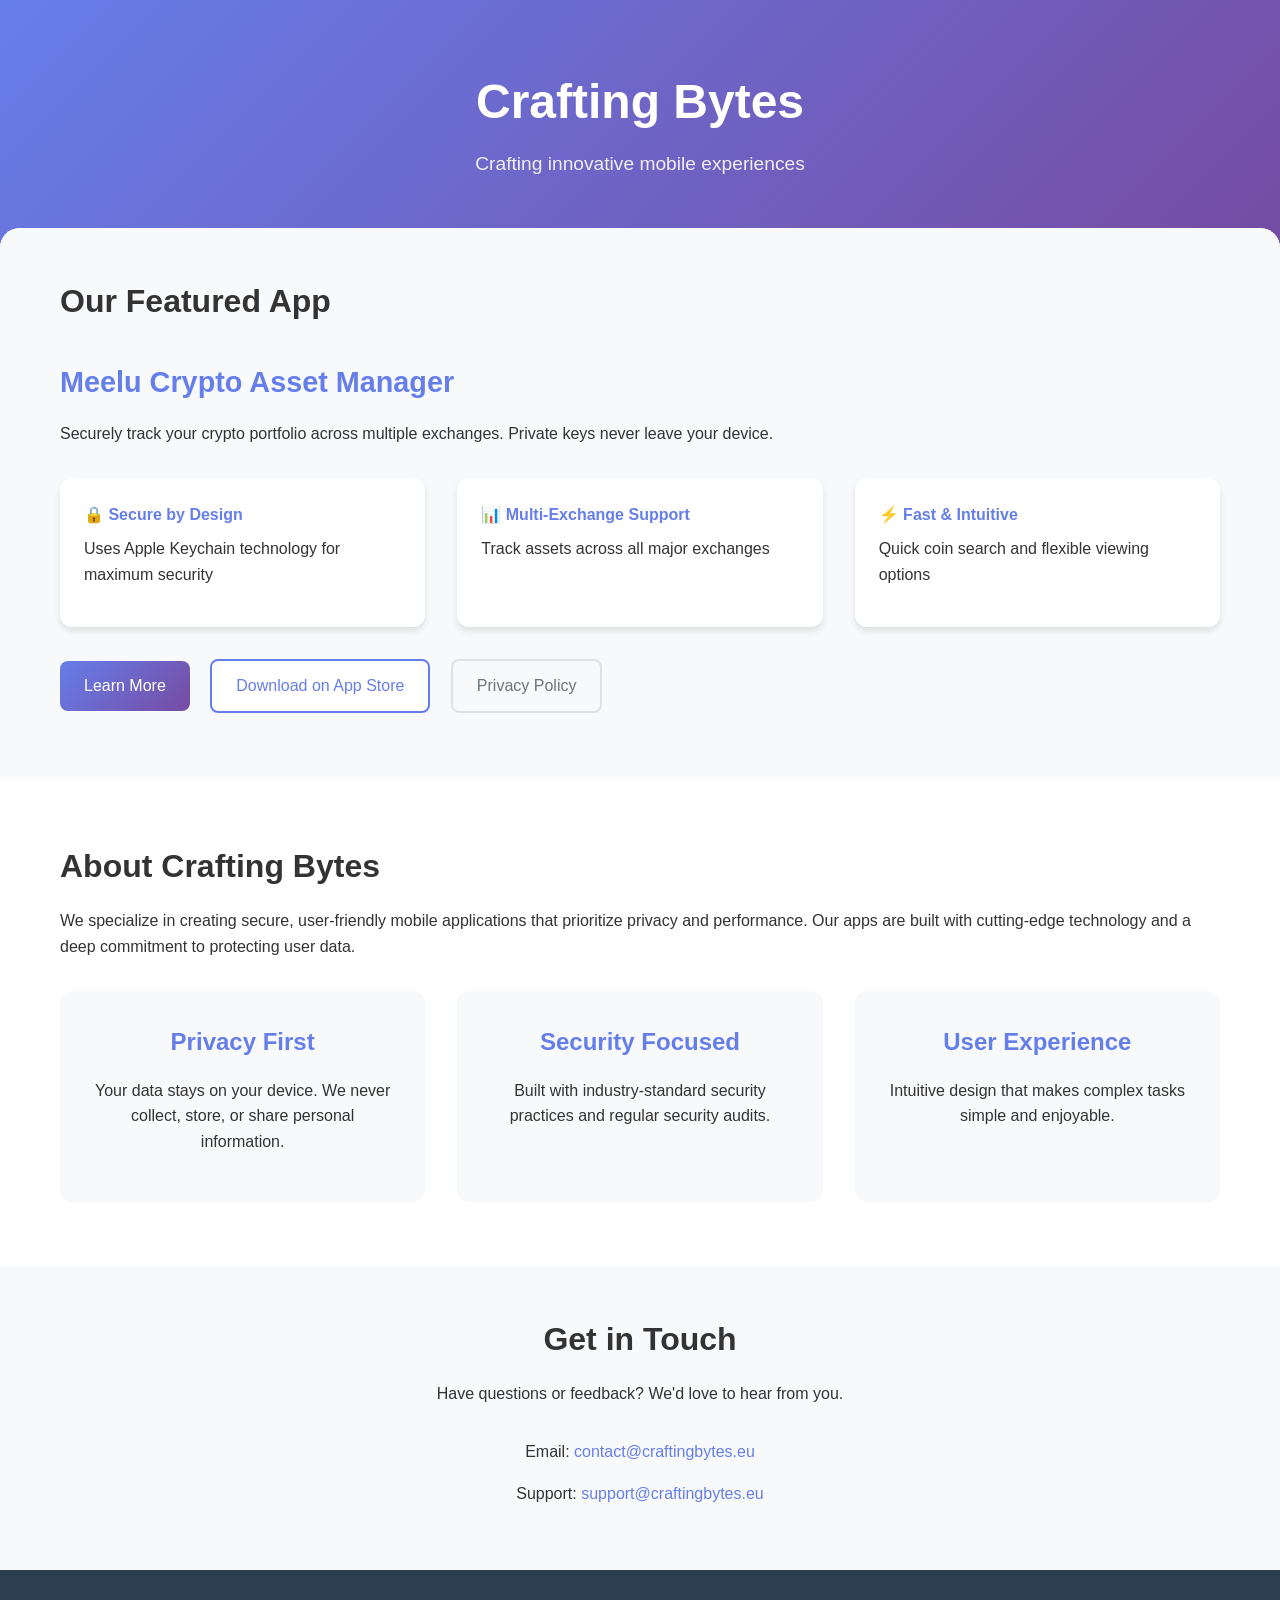
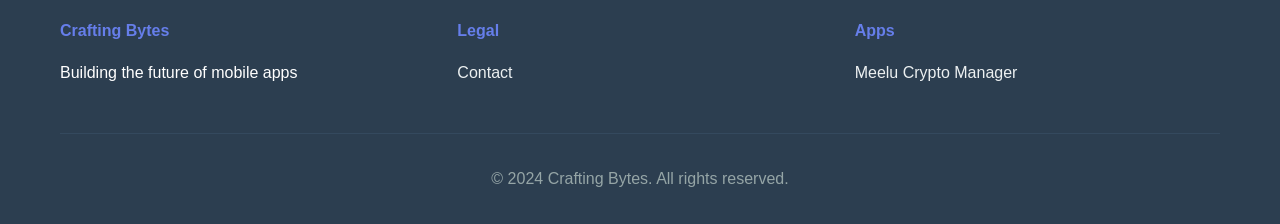
==== index.html @ 8bf9f135 "Launch page" ====
<!DOCTYPE html>
<html lang="en">
<head>
    <meta charset="UTF-8">
    <meta name="viewport" content="width=device-width, initial-scale=1.0">
    <title>Crafting Bytes - Mobile App Development</title>
    <meta name="description" content="Crafting Bytes develops innovative mobile applications with a focus on security and user experience.">
    <meta name="keywords" content="mobile apps, iOS, Android, app development, secure apps">
    <meta name="author" content="Crafting Bytes">
    <link rel="stylesheet" href="styles.css">
</head>
<body>
    <header class="hero">
        <div class="container">
            <h1 class="logo">Crafting Bytes</h1>
            <p class="tagline">Crafting innovative mobile experiences</p>
        </div>
    </header>

    <main>
        <section class="featured-app">
            <div class="container">
                <h2>Our Featured App</h2>
                <div class="app-showcase">
                    <div class="app-info">
                        <h3>Meelu Crypto Asset Manager</h3>
                        <p>Securely track your crypto portfolio across multiple exchanges. Private keys never leave your device.</p>
                        <div class="app-features">
                            <div class="feature">
                                <h4>🔒 Secure by Design</h4>
                                <p>Uses Apple Keychain technology for maximum security</p>
                            </div>
                            <div class="feature">
                                <h4>📊 Multi-Exchange Support</h4>
                                <p>Track assets across all major exchanges</p>
                            </div>
                            <div class="feature">
                                <h4>⚡ Fast & Intuitive</h4>
                                <p>Quick coin search and flexible viewing options</p>
                            </div>
                        </div>
                        <div class="app-links">
                            <a href="https://meeluapp.com/" class="btn btn-primary" target="_blank">Learn More</a>
                            <a href="https://apps.apple.com/app/meelu-crypto-asset-manager/id6463697284" class="btn btn-secondary" target="_blank">Download on App Store</a>
                            <a href="privacy-policy.html" class="btn btn-privacy">Privacy Policy</a>
                        </div>
                    </div>
                </div>
            </div>
        </section>

        <section class="about">
            <div class="container">
                <h2>About Crafting Bytes</h2>
                <p>We specialize in creating secure, user-friendly mobile applications that prioritize privacy and performance. Our apps are built with cutting-edge technology and a deep commitment to protecting user data.</p>
                
                <div class="principles">
                    <div class="principle">
                        <h3>Privacy First</h3>
                        <p>Your data stays on your device. We never collect, store, or share personal information.</p>
                    </div>
                    <div class="principle">
                        <h3>Security Focused</h3>
                        <p>Built with industry-standard security practices and regular security audits.</p>
                    </div>
                    <div class="principle">
                        <h3>User Experience</h3>
                        <p>Intuitive design that makes complex tasks simple and enjoyable.</p>
                    </div>
                </div>
            </div>
        </section>

        <section class="contact">
            <div class="container">
                <h2>Get in Touch</h2>
                <p>Have questions or feedback? We'd love to hear from you.</p>
                <div class="contact-info">
                    <p>Email: <a href="mailto:contact@craftingbytes.eu">contact@craftingbytes.eu</a></p>
                    <p>Support: <a href="mailto:support@craftingbytes.eu">support@craftingbytes.eu</a></p>
                </div>
            </div>
        </section>
    </main>

    <footer>
        <div class="container">
            <div class="footer-content">
                <div class="footer-section">
                    <h4>Crafting Bytes</h4>
                    <p>Building the future of mobile apps</p>
                </div>
                <div class="footer-section">
                    <h4>Legal</h4>
                    <ul>
                        <li><a href="mailto:contact@craftingbytes.eu">Contact</a></li>
                    </ul>
                </div>
                <div class="footer-section">
                    <h4>Apps</h4>
                    <ul>
                        <li><a href="https://meeluapp.com/" target="_blank">Meelu Crypto Manager</a></li>
                    </ul>
                </div>
            </div>
            <div class="footer-bottom">
                <p>&copy; 2024 Crafting Bytes. All rights reserved.</p>
            </div>
        </div>
    </footer>
</body>
</html>
---- styles.css ----
/* Reset and Base Styles */
* {
    margin: 0;
    padding: 0;
    box-sizing: border-box;
}

body {
    font-family: -apple-system, BlinkMacSystemFont, 'Segoe UI', Roboto, sans-serif;
    line-height: 1.6;
    color: #333;
    background: linear-gradient(135deg, #667eea 0%, #764ba2 100%);
    min-height: 100vh;
}

.container {
    max-width: 1200px;
    margin: 0 auto;
    padding: 0 20px;
}

/* Typography */
h1, h2, h3, h4 {
    margin-bottom: 1rem;
    font-weight: 600;
}

h1 {
    font-size: 2.5rem;
}

h2 {
    font-size: 2rem;
}

h3 {
    font-size: 1.5rem;
}

p {
    margin-bottom: 1rem;
}

/* Header */
.hero {
    background: linear-gradient(135deg, #667eea 0%, #764ba2 100%);
    color: white;
    padding: 4rem 0;
    text-align: center;
}

.logo {
    font-size: 3rem;
    font-weight: 700;
    margin-bottom: 0.5rem;
}

.tagline {
    font-size: 1.2rem;
    opacity: 0.9;
}

/* Main Content */
main {
    background: white;
    margin-top: -2rem;
    border-radius: 20px 20px 0 0;
    position: relative;
    z-index: 1;
}

section {
    padding: 3rem 0;
}

.featured-app {
    background: #f8f9fa;
    border-radius: 20px 20px 0 0;
}

.app-showcase {
    margin-top: 2rem;
}

.app-info h3 {
    color: #667eea;
    font-size: 1.8rem;
    margin-bottom: 1rem;
}

.app-features {
    display: grid;
    grid-template-columns: repeat(auto-fit, minmax(300px, 1fr));
    gap: 2rem;
    margin: 2rem 0;
}

.feature {
    background: white;
    padding: 1.5rem;
    border-radius: 12px;
    box-shadow: 0 4px 6px rgba(0, 0, 0, 0.1);
}

.feature h4 {
    color: #667eea;
    margin-bottom: 0.5rem;
}

/* Buttons */
.btn {
    display: inline-block;
    padding: 12px 24px;
    border-radius: 8px;
    text-decoration: none;
    font-weight: 500;
    transition: all 0.3s ease;
    margin-right: 1rem;
    margin-bottom: 1rem;
}

.btn-primary {
    background: linear-gradient(135deg, #667eea 0%, #764ba2 100%);
    color: white;
}

.btn-primary:hover {
    transform: translateY(-2px);
    box-shadow: 0 8px 20px rgba(102, 126, 234, 0.3);
}

.btn-secondary {
    background: white;
    color: #667eea;
    border: 2px solid #667eea;
}

.btn-secondary:hover {
    background: #667eea;
    color: white;
    transform: translateY(-2px);
}

.btn-privacy {
    background: #f8f9fa;
    color: #6c757d;
    border: 2px solid #dee2e6;
}

.btn-privacy:hover {
    background: #e9ecef;
    color: #495057;
    transform: translateY(-2px);
}

.app-links {
    margin-top: 2rem;
}

/* About Section */
.about {
    padding: 4rem 0;
}

.principles {
    display: grid;
    grid-template-columns: repeat(auto-fit, minmax(300px, 1fr));
    gap: 2rem;
    margin-top: 2rem;
}

.principle {
    background: #f8f9fa;
    padding: 2rem;
    border-radius: 12px;
    text-align: center;
}

.principle h3 {
    color: #667eea;
    margin-bottom: 1rem;
}

/* Contact Section */
.contact {
    background: #f8f9fa;
    text-align: center;
}

.contact-info {
    margin-top: 2rem;
}

.contact-info a {
    color: #667eea;
    text-decoration: none;
    font-weight: 500;
}

.contact-info a:hover {
    text-decoration: underline;
}

/* Footer */
footer {
    background: #2c3e50;
    color: white;
    padding: 3rem 0 1rem;
}

.footer-content {
    display: grid;
    grid-template-columns: repeat(auto-fit, minmax(250px, 1fr));
    gap: 2rem;
    margin-bottom: 2rem;
}

.footer-section h4 {
    color: #667eea;
    margin-bottom: 1rem;
}

.footer-section ul {
    list-style: none;
}

.footer-section li {
    margin-bottom: 0.5rem;
}

.footer-section a {
    color: #ecf0f1;
    text-decoration: none;
    transition: color 0.3s ease;
}

.footer-section a:hover {
    color: #667eea;
}

.footer-bottom {
    text-align: center;
    padding-top: 2rem;
    border-top: 1px solid #34495e;
    color: #95a5a6;
}

/* Responsive Design */
@media (max-width: 768px) {
    .hero {
        padding: 2rem 0;
    }
    
    .logo {
        font-size: 2rem;
    }
    
    .tagline {
        font-size: 1rem;
    }
    
    .container {
        padding: 0 15px;
    }
    
    section {
        padding: 2rem 0;
    }
    
    .app-features {
        grid-template-columns: 1fr;
        gap: 1rem;
    }
    
    .principles {
        grid-template-columns: 1fr;
    }
    
    .footer-content {
        grid-template-columns: 1fr;
        text-align: center;
    }
    
    .btn {
        display: block;
        margin: 0.5rem 0;
        text-align: center;
    }
}

@media (max-width: 480px) {
    .hero {
        padding: 1.5rem 0;
    }
    
    .logo {
        font-size: 1.8rem;
    }
    
    h2 {
        font-size: 1.5rem;
    }
    
    .feature {
        padding: 1rem;
    }
    
    .principle {
        padding: 1.5rem;
    }
}
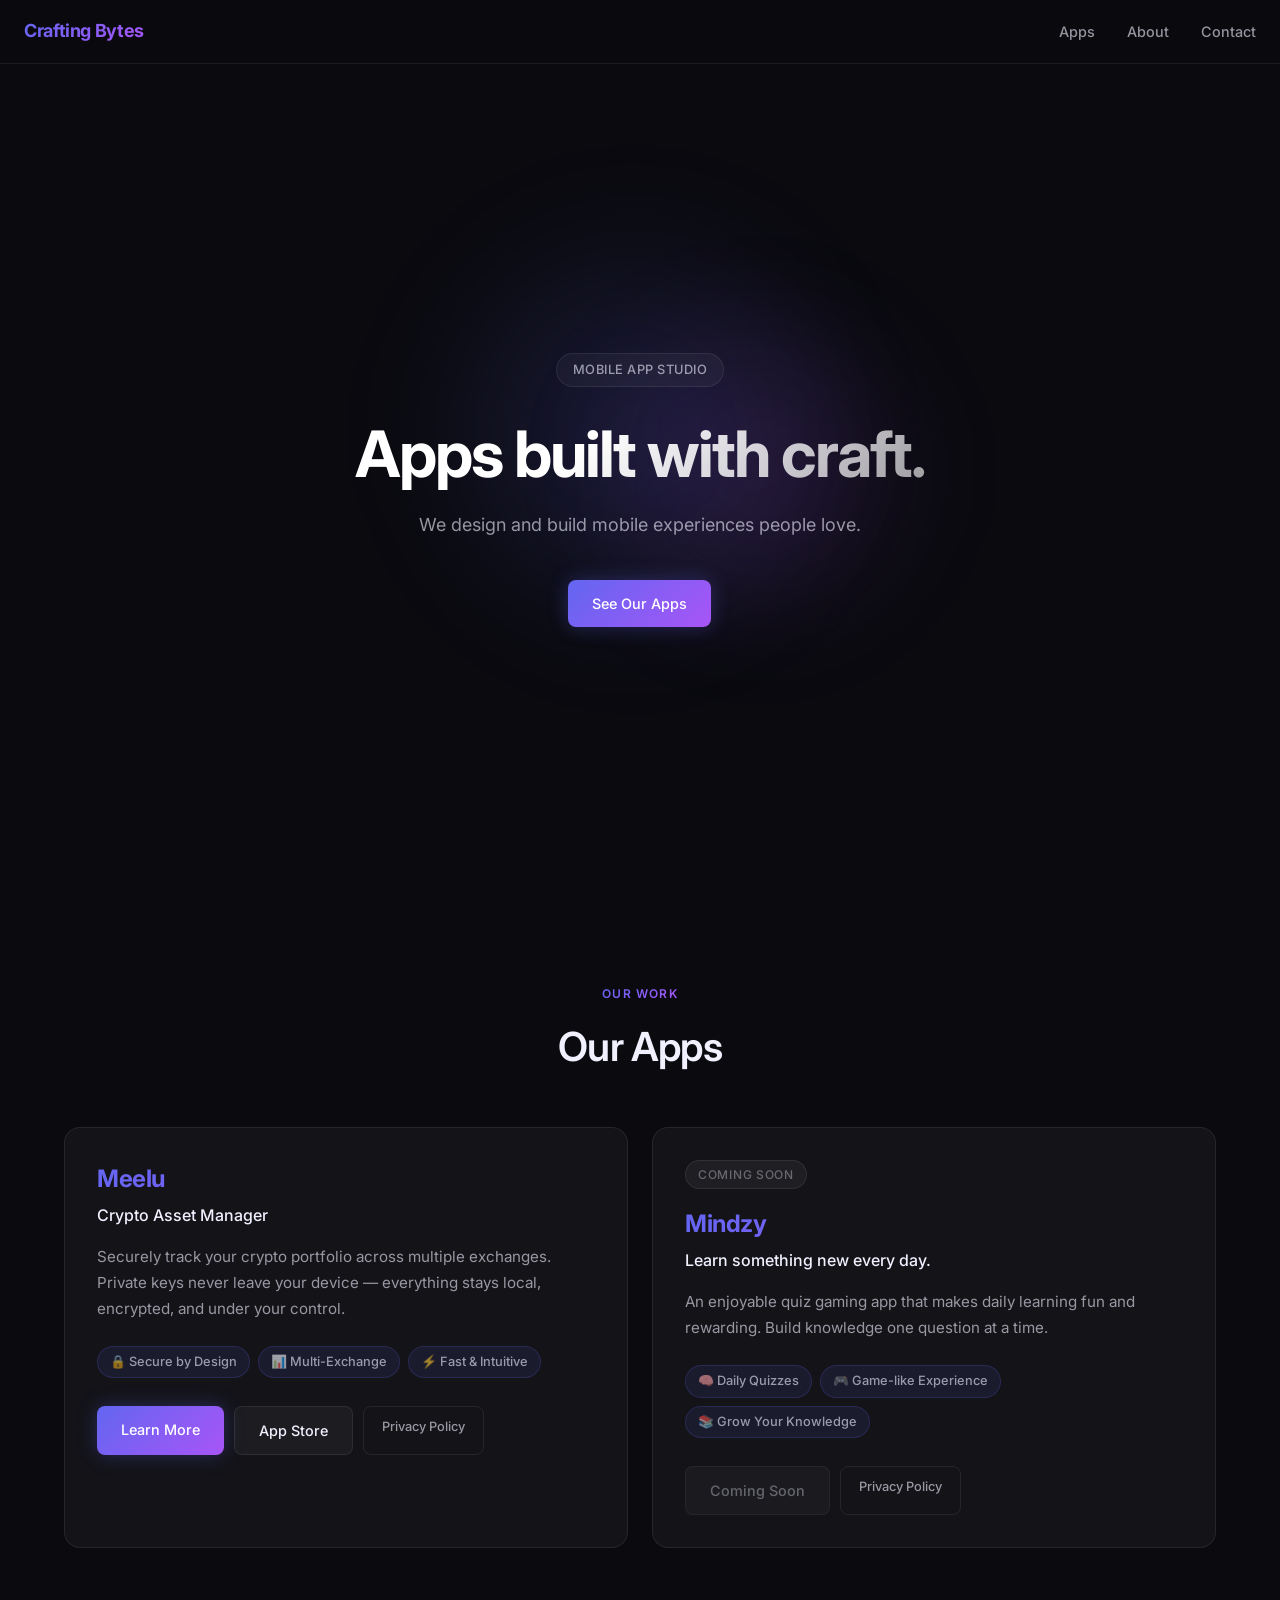
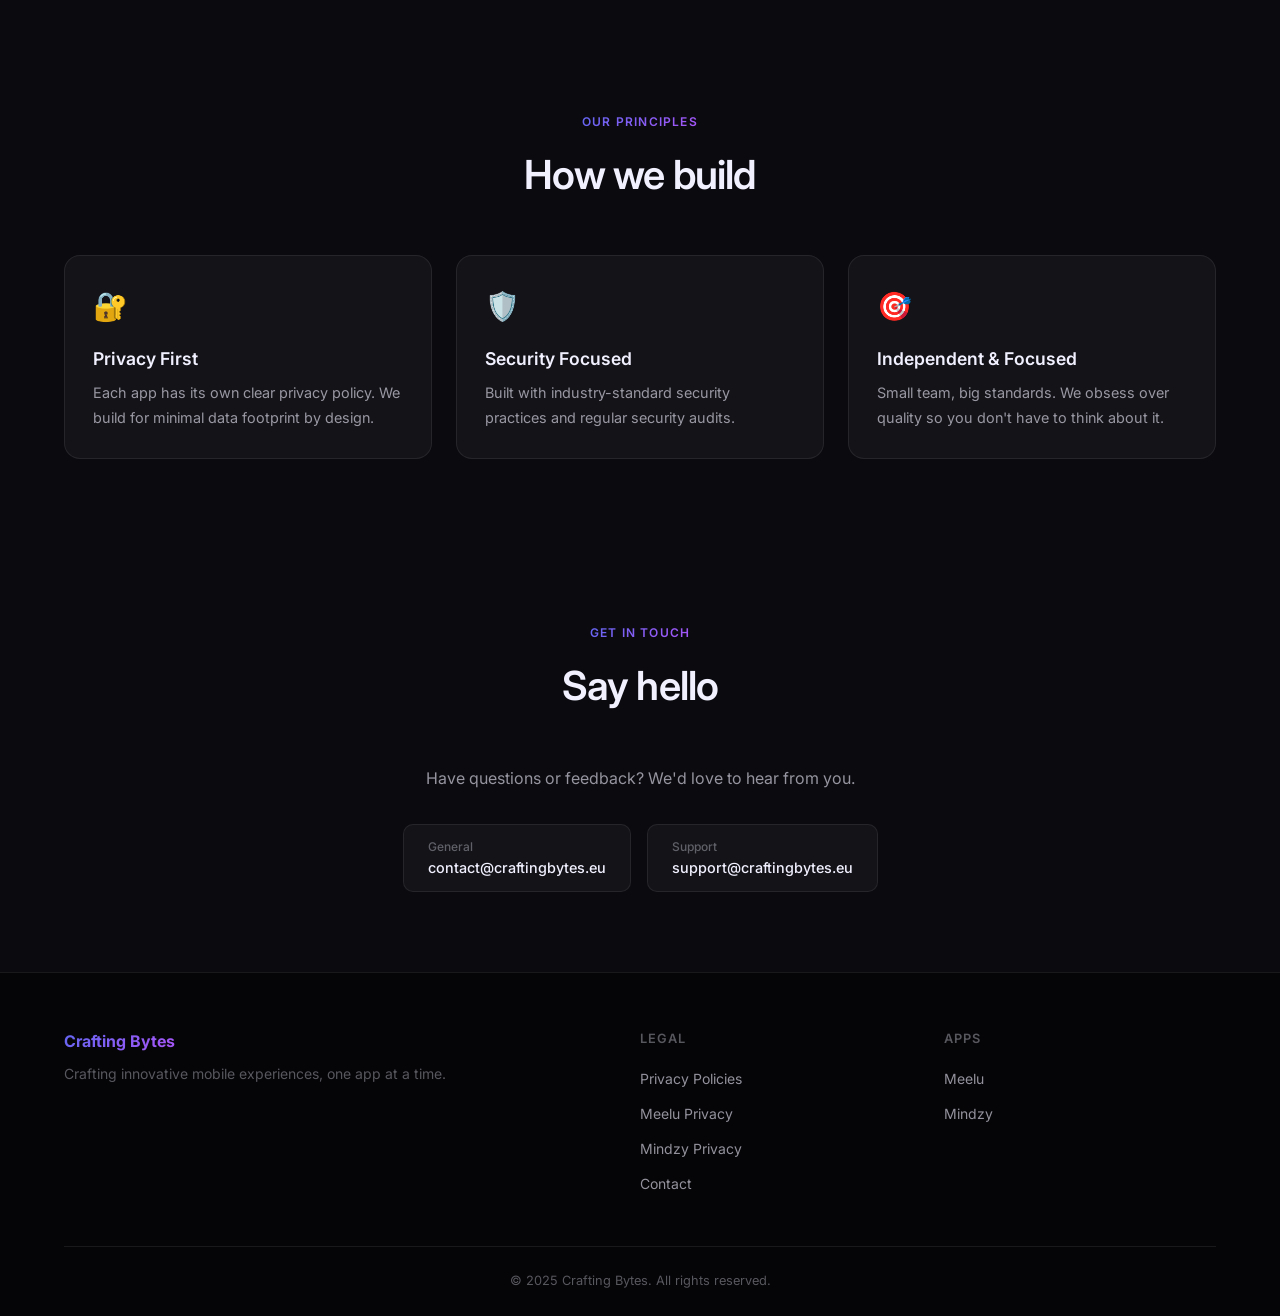
==== commit bf9189e3: "Update Web frontend" ====
--- a/index.html
+++ b/index.html
@@ -3,110 +3,167 @@
 <head>
     <meta charset="UTF-8">
     <meta name="viewport" content="width=device-width, initial-scale=1.0">
-    <title>Crafting Bytes - Mobile App Development</title>
-    <meta name="description" content="Crafting Bytes develops innovative mobile applications with a focus on security and user experience.">
-    <meta name="keywords" content="mobile apps, iOS, Android, app development, secure apps">
+    <title>Crafting Bytes — Apps built with craft.</title>
+    <meta name="description" content="Crafting Bytes designs and builds mobile experiences people love. Privacy-first, security-focused, independently made.">
+    <meta name="keywords" content="mobile apps, iOS, app development, secure apps, indie developer">
     <meta name="author" content="Crafting Bytes">
     <link rel="stylesheet" href="styles.css">
 </head>
 <body>
-    <header class="hero">
+
+    <!-- Navigation -->
+    <nav class="nav">
+        <a href="#" class="nav-logo">Crafting Bytes</a>
+        <ul class="nav-links">
+            <li><a href="#apps">Apps</a></li>
+            <li><a href="#about">About</a></li>
+            <li><a href="#contact">Contact</a></li>
+        </ul>
+    </nav>
+
+    <!-- Hero -->
+    <section class="hero">
+        <div class="hero-content">
+            <div class="hero-badge">Mobile App Studio</div>
+            <h1>Apps built with craft.</h1>
+            <p class="hero-sub">We design and build mobile experiences people love.</p>
+            <a href="#apps" class="btn btn-primary">See Our Apps</a>
+        </div>
+    </section>
+
+    <!-- Apps -->
+    <section id="apps">
         <div class="container">
-            <h1 class="logo">Crafting Bytes</h1>
-            <p class="tagline">Crafting innovative mobile experiences</p>
-        </div>
-    </header>
+            <div class="section-header">
+                <div class="section-label">Our Work</div>
+                <h2 class="section-title">Our Apps</h2>
+            </div>
+            <div class="apps-grid">
 
-    <main>
-        <section class="featured-app">
-            <div class="container">
-                <h2>Our Featured App</h2>
-                <div class="app-showcase">
-                    <div class="app-info">
-                        <h3>Meelu Crypto Asset Manager</h3>
-                        <p>Securely track your crypto portfolio across multiple exchanges. Private keys never leave your device.</p>
-                        <div class="app-features">
-                            <div class="feature">
-                                <h4>🔒 Secure by Design</h4>
-                                <p>Uses Apple Keychain technology for maximum security</p>
-                            </div>
-                            <div class="feature">
-                                <h4>📊 Multi-Exchange Support</h4>
-                                <p>Track assets across all major exchanges</p>
-                            </div>
-                            <div class="feature">
-                                <h4>⚡ Fast & Intuitive</h4>
-                                <p>Quick coin search and flexible viewing options</p>
-                            </div>
-                        </div>
-                        <div class="app-links">
-                            <a href="https://meeluapp.com/" class="btn btn-primary" target="_blank">Learn More</a>
-                            <a href="https://apps.apple.com/app/meelu-crypto-asset-manager/id6463697284" class="btn btn-secondary" target="_blank">Download on App Store</a>
-                            <a href="privacy-policy.html" class="btn btn-privacy">Privacy Policy</a>
-                        </div>
+                <!-- Meelu -->
+                <div class="app-card">
+                    <div class="app-card-header">
+                        <div class="app-name">Meelu</div>
+                        <div class="app-tagline">Crypto Asset Manager</div>
+                    </div>
+                    <p class="app-description">Securely track your crypto portfolio across multiple exchanges. Private keys never leave your device — everything stays local, encrypted, and under your control.</p>
+                    <div class="app-pills">
+                        <span class="pill">🔒 Secure by Design</span>
+                        <span class="pill">📊 Multi-Exchange</span>
+                        <span class="pill">⚡ Fast & Intuitive</span>
+                    </div>
+                    <div class="app-actions">
+                        <a href="https://meeluapp.com/" class="btn btn-primary" target="_blank" rel="noopener">Learn More</a>
+                        <a href="https://apps.apple.com/us/app/meelu-crypto-asset-manager/id6741737162" class="btn btn-ghost" target="_blank" rel="noopener">App Store</a>
+                        <a href="meelu-privacy.html" class="btn btn-link">Privacy Policy</a>
                     </div>
                 </div>
-            </div>
-        </section>
 
-        <section class="about">
-            <div class="container">
-                <h2>About Crafting Bytes</h2>
-                <p>We specialize in creating secure, user-friendly mobile applications that prioritize privacy and performance. Our apps are built with cutting-edge technology and a deep commitment to protecting user data.</p>
-                
-                <div class="principles">
-                    <div class="principle">
-                        <h3>Privacy First</h3>
-                        <p>Your data stays on your device. We never collect, store, or share personal information.</p>
+                <!-- Mindzy -->
+                <div class="app-card">
+                    <div class="app-card-header">
+                        <div class="coming-soon-badge">Coming Soon</div>
+                        <div class="app-name">Mindzy</div>
+                        <div class="app-tagline">Learn something new every day.</div>
                     </div>
-                    <div class="principle">
-                        <h3>Security Focused</h3>
-                        <p>Built with industry-standard security practices and regular security audits.</p>
+                    <p class="app-description">An enjoyable quiz gaming app that makes daily learning fun and rewarding. Build knowledge one question at a time.</p>
+                    <div class="app-pills">
+                        <span class="pill">🧠 Daily Quizzes</span>
+                        <span class="pill">🎮 Game-like Experience</span>
+                        <span class="pill">📚 Grow Your Knowledge</span>
                     </div>
-                    <div class="principle">
-                        <h3>User Experience</h3>
-                        <p>Intuitive design that makes complex tasks simple and enjoyable.</p>
+                    <div class="app-actions">
+                        <span class="btn btn-muted">Coming Soon</span>
+                        <a href="mindzy-privacy.html" class="btn btn-link">Privacy Policy</a>
                     </div>
                 </div>
+
             </div>
-        </section>
+        </div>
+    </section>
 
-        <section class="contact">
-            <div class="container">
-                <h2>Get in Touch</h2>
-                <p>Have questions or feedback? We'd love to hear from you.</p>
-                <div class="contact-info">
-                    <p>Email: <a href="mailto:contact@craftingbytes.eu">contact@craftingbytes.eu</a></p>
-                    <p>Support: <a href="mailto:support@craftingbytes.eu">support@craftingbytes.eu</a></p>
+    <!-- About -->
+    <section id="about">
+        <div class="container">
+            <div class="section-header">
+                <div class="section-label">Our Principles</div>
+                <h2 class="section-title">How we build</h2>
+            </div>
+            <div class="principles-grid">
+                <div class="principle-card">
+                    <span class="principle-icon">🔐</span>
+                    <div class="principle-title">Privacy First</div>
+                    <p class="principle-text">Each app has its own clear privacy policy. We build for minimal data footprint by design.</p>
+                </div>
+                <div class="principle-card">
+                    <span class="principle-icon">🛡️</span>
+                    <div class="principle-title">Security Focused</div>
+                    <p class="principle-text">Built with industry-standard security practices and regular security audits.</p>
+                </div>
+                <div class="principle-card">
+                    <span class="principle-icon">🎯</span>
+                    <div class="principle-title">Independent &amp; Focused</div>
+                    <p class="principle-text">Small team, big standards. We obsess over quality so you don't have to think about it.</p>
                 </div>
             </div>
-        </section>
-    </main>
+        </div>
+    </section>
 
+    <!-- Contact -->
+    <section id="contact" class="contact">
+        <div class="container">
+            <div class="section-header">
+                <div class="section-label">Get in Touch</div>
+                <h2 class="section-title">Say hello</h2>
+            </div>
+            <p class="contact-description">Have questions or feedback? We'd love to hear from you.</p>
+            <div class="contact-links">
+                <a href="mailto:contact@craftingbytes.eu" class="contact-link">
+                    <div>
+                        <div class="contact-link-label">General</div>
+                        <div class="contact-link-value">contact@craftingbytes.eu</div>
+                    </div>
+                </a>
+                <a href="mailto:support@craftingbytes.eu" class="contact-link">
+                    <div>
+                        <div class="contact-link-label">Support</div>
+                        <div class="contact-link-value">support@craftingbytes.eu</div>
+                    </div>
+                </a>
+            </div>
+        </div>
+    </section>
+
+    <!-- Footer -->
     <footer>
         <div class="container">
             <div class="footer-content">
-                <div class="footer-section">
-                    <h4>Crafting Bytes</h4>
-                    <p>Building the future of mobile apps</p>
+                <div class="footer-brand">
+                    <a href="#" class="footer-logo">Crafting Bytes</a>
+                    <p>Crafting innovative mobile experiences, one app at a time.</p>
                 </div>
-                <div class="footer-section">
+                <div class="footer-col">
                     <h4>Legal</h4>
                     <ul>
+                        <li><a href="privacy-policy.html">Privacy Policies</a></li>
+                        <li><a href="meelu-privacy.html">Meelu Privacy</a></li>
+                        <li><a href="mindzy-privacy.html">Mindzy Privacy</a></li>
                         <li><a href="mailto:contact@craftingbytes.eu">Contact</a></li>
                     </ul>
                 </div>
-                <div class="footer-section">
+                <div class="footer-col">
                     <h4>Apps</h4>
                     <ul>
-                        <li><a href="https://meeluapp.com/" target="_blank">Meelu Crypto Manager</a></li>
+                        <li><a href="https://meeluapp.com/" target="_blank" rel="noopener">Meelu</a></li>
+                        <li><a href="#apps">Mindzy</a></li>
                     </ul>
                 </div>
             </div>
             <div class="footer-bottom">
-                <p>&copy; 2024 Crafting Bytes. All rights reserved.</p>
+                <p>&copy; 2025 Crafting Bytes. All rights reserved.</p>
             </div>
         </div>
     </footer>
+
 </body>
-</html>+</html>
--- a/styles.css
+++ b/styles.css
@@ -1,311 +1,745 @@
-/* Reset and Base Styles */
-* {
+/* =========================================
+   Crafting Bytes — Dark Premium Design System
+   ========================================= */
+
+@import url('https://fonts.googleapis.com/css2?family=Inter:wght@400;500;600;700&display=swap');
+
+/* Reset */
+*, *::before, *::after {
     margin: 0;
     padding: 0;
     box-sizing: border-box;
 }
 
+/* Design Tokens */
+:root {
+    --bg: #0a0a0f;
+    --bg-footer: #050508;
+    --surface: rgba(255, 255, 255, 0.04);
+    --border: rgba(255, 255, 255, 0.08);
+    --accent-start: #6366f1;
+    --accent-end: #a855f7;
+    --text-primary: #f1f0ff;
+    --text-secondary: rgba(241, 240, 255, 0.6);
+    --text-muted: rgba(241, 240, 255, 0.35);
+    --glow: rgba(99, 102, 241, 0.25);
+    --glow-purple: rgba(168, 85, 247, 0.2);
+}
+
+/* Base */
+html {
+    scroll-behavior: smooth;
+}
+
 body {
-    font-family: -apple-system, BlinkMacSystemFont, 'Segoe UI', Roboto, sans-serif;
+    font-family: 'Inter', -apple-system, BlinkMacSystemFont, sans-serif;
+    background-color: var(--bg);
+    color: var(--text-primary);
     line-height: 1.6;
-    color: #333;
-    background: linear-gradient(135deg, #667eea 0%, #764ba2 100%);
-    min-height: 100vh;
+    font-size: 16px;
+    -webkit-font-smoothing: antialiased;
 }
 
 .container {
     max-width: 1200px;
     margin: 0 auto;
-    padding: 0 20px;
-}
-
-/* Typography */
-h1, h2, h3, h4 {
-    margin-bottom: 1rem;
-    font-weight: 600;
-}
-
-h1 {
-    font-size: 2.5rem;
-}
-
-h2 {
-    font-size: 2rem;
-}
-
-h3 {
-    font-size: 1.5rem;
-}
-
-p {
-    margin-bottom: 1rem;
-}
-
-/* Header */
+    padding: 0 24px;
+}
+
+/* =========================================
+   Navigation
+   ========================================= */
+
+.nav {
+    position: fixed;
+    top: 0;
+    left: 0;
+    right: 0;
+    z-index: 100;
+    padding: 0 24px;
+    height: 64px;
+    display: flex;
+    align-items: center;
+    justify-content: space-between;
+    background: rgba(10, 10, 15, 0.7);
+    backdrop-filter: blur(12px);
+    -webkit-backdrop-filter: blur(12px);
+    border-bottom: 1px solid var(--border);
+    transition: background 0.3s ease;
+}
+
+.nav-logo {
+    font-size: 1.125rem;
+    font-weight: 700;
+    background: linear-gradient(135deg, var(--accent-start), var(--accent-end));
+    -webkit-background-clip: text;
+    -webkit-text-fill-color: transparent;
+    background-clip: text;
+    text-decoration: none;
+    letter-spacing: -0.02em;
+}
+
+.nav-links {
+    display: flex;
+    gap: 2rem;
+    list-style: none;
+}
+
+.nav-links a {
+    color: var(--text-secondary);
+    text-decoration: none;
+    font-size: 0.9rem;
+    font-weight: 500;
+    transition: color 0.2s ease;
+}
+
+.nav-links a:hover {
+    color: var(--text-primary);
+}
+
+/* =========================================
+   Hero Section
+   ========================================= */
+
 .hero {
-    background: linear-gradient(135deg, #667eea 0%, #764ba2 100%);
-    color: white;
-    padding: 4rem 0;
+    position: relative;
+    min-height: 100vh;
+    display: flex;
+    align-items: center;
+    justify-content: center;
     text-align: center;
-}
-
-.logo {
-    font-size: 3rem;
-    font-weight: 700;
-    margin-bottom: 0.5rem;
-}
-
-.tagline {
-    font-size: 1.2rem;
-    opacity: 0.9;
-}
-
-/* Main Content */
-main {
-    background: white;
-    margin-top: -2rem;
-    border-radius: 20px 20px 0 0;
+    overflow: hidden;
+    padding: 80px 24px 0;
+}
+
+/* Spotlight blobs */
+.hero::before {
+    content: '';
+    position: absolute;
+    top: 20%;
+    left: 30%;
+    width: 500px;
+    height: 500px;
+    background: radial-gradient(circle, rgba(99, 102, 241, 0.18) 0%, transparent 70%);
+    border-radius: 50%;
+    filter: blur(40px);
+    pointer-events: none;
+}
+
+.hero::after {
+    content: '';
+    position: absolute;
+    top: 30%;
+    right: 25%;
+    width: 400px;
+    height: 400px;
+    background: radial-gradient(circle, rgba(168, 85, 247, 0.15) 0%, transparent 70%);
+    border-radius: 50%;
+    filter: blur(40px);
+    pointer-events: none;
+}
+
+.hero-content {
     position: relative;
     z-index: 1;
-}
-
-section {
-    padding: 3rem 0;
-}
-
-.featured-app {
-    background: #f8f9fa;
-    border-radius: 20px 20px 0 0;
-}
-
-.app-showcase {
-    margin-top: 2rem;
-}
-
-.app-info h3 {
-    color: #667eea;
-    font-size: 1.8rem;
-    margin-bottom: 1rem;
-}
-
-.app-features {
-    display: grid;
-    grid-template-columns: repeat(auto-fit, minmax(300px, 1fr));
-    gap: 2rem;
-    margin: 2rem 0;
-}
-
-.feature {
-    background: white;
-    padding: 1.5rem;
-    border-radius: 12px;
-    box-shadow: 0 4px 6px rgba(0, 0, 0, 0.1);
-}
-
-.feature h4 {
-    color: #667eea;
-    margin-bottom: 0.5rem;
-}
-
-/* Buttons */
+    max-width: 720px;
+}
+
+.hero-badge {
+    display: inline-block;
+    padding: 6px 16px;
+    background: var(--surface);
+    border: 1px solid var(--border);
+    border-radius: 100px;
+    font-size: 0.8rem;
+    font-weight: 500;
+    color: var(--text-secondary);
+    margin-bottom: 2rem;
+    letter-spacing: 0.04em;
+    text-transform: uppercase;
+}
+
+.hero h1 {
+    font-size: clamp(40px, 7vw, 64px);
+    font-weight: 700;
+    line-height: 1.1;
+    letter-spacing: -0.03em;
+    margin-bottom: 1.25rem;
+    background: linear-gradient(135deg, #ffffff 40%, rgba(255,255,255,0.6) 100%);
+    -webkit-background-clip: text;
+    -webkit-text-fill-color: transparent;
+    background-clip: text;
+}
+
+.hero-sub {
+    font-size: 1.125rem;
+    color: var(--text-secondary);
+    max-width: 480px;
+    margin: 0 auto 2.5rem;
+    line-height: 1.7;
+}
+
+/* =========================================
+   Buttons
+   ========================================= */
+
 .btn {
     display: inline-block;
     padding: 12px 24px;
     border-radius: 8px;
     text-decoration: none;
     font-weight: 500;
+    font-size: 0.9rem;
+    transition: all 0.2s ease;
+    cursor: pointer;
+    border: none;
+}
+
+.btn-primary {
+    background: linear-gradient(135deg, var(--accent-start), var(--accent-end));
+    color: #fff;
+    box-shadow: 0 0 20px rgba(99, 102, 241, 0.3);
+}
+
+.btn-primary:hover {
+    box-shadow: 0 0 32px rgba(99, 102, 241, 0.5);
+    transform: translateY(-1px);
+}
+
+.btn-ghost {
+    background: var(--surface);
+    color: var(--text-primary);
+    border: 1px solid var(--border);
+}
+
+.btn-ghost:hover {
+    background: rgba(255, 255, 255, 0.07);
+    border-color: rgba(255, 255, 255, 0.15);
+}
+
+.btn-muted {
+    background: rgba(255, 255, 255, 0.03);
+    color: var(--text-muted);
+    border: 1px solid rgba(255, 255, 255, 0.05);
+    cursor: default;
+    pointer-events: none;
+}
+
+.btn-link {
+    background: transparent;
+    color: var(--text-secondary);
+    border: 1px solid var(--border);
+    padding: 10px 18px;
+    font-size: 0.8rem;
+}
+
+.btn-link:hover {
+    color: var(--text-primary);
+    border-color: rgba(255, 255, 255, 0.15);
+}
+
+/* =========================================
+   Section Base
+   ========================================= */
+
+section {
+    padding: 80px 0;
+}
+
+.section-header {
+    text-align: center;
+    margin-bottom: 3rem;
+}
+
+.section-label {
+    display: inline-block;
+    font-size: 0.75rem;
+    font-weight: 600;
+    text-transform: uppercase;
+    letter-spacing: 0.1em;
+    background: linear-gradient(135deg, var(--accent-start), var(--accent-end));
+    -webkit-background-clip: text;
+    -webkit-text-fill-color: transparent;
+    background-clip: text;
+    margin-bottom: 0.75rem;
+}
+
+.section-title {
+    font-size: clamp(28px, 4vw, 40px);
+    font-weight: 600;
+    letter-spacing: -0.02em;
+    color: var(--text-primary);
+}
+
+/* =========================================
+   Apps Grid
+   ========================================= */
+
+.apps-grid {
+    display: grid;
+    grid-template-columns: 1fr 1fr;
+    gap: 24px;
+}
+
+.app-card {
+    background: var(--surface);
+    border: 1px solid var(--border);
+    border-radius: 16px;
+    padding: 32px;
     transition: all 0.3s ease;
-    margin-right: 1rem;
+    position: relative;
+    overflow: hidden;
+}
+
+.app-card::before {
+    content: '';
+    position: absolute;
+    inset: 0;
+    border-radius: 16px;
+    background: linear-gradient(135deg, rgba(99, 102, 241, 0.04) 0%, transparent 60%);
+    opacity: 0;
+    transition: opacity 0.3s ease;
+    pointer-events: none;
+}
+
+.app-card:hover {
+    border-color: rgba(255, 255, 255, 0.14);
+    box-shadow: 0 0 40px rgba(99, 102, 241, 0.12), 0 20px 40px rgba(0, 0, 0, 0.4);
+    transform: translateY(-2px);
+}
+
+.app-card:hover::before {
+    opacity: 1;
+}
+
+.app-card-header {
     margin-bottom: 1rem;
 }
 
-.btn-primary {
-    background: linear-gradient(135deg, #667eea 0%, #764ba2 100%);
-    color: white;
-}
-
-.btn-primary:hover {
-    transform: translateY(-2px);
-    box-shadow: 0 8px 20px rgba(102, 126, 234, 0.3);
-}
-
-.btn-secondary {
-    background: white;
-    color: #667eea;
-    border: 2px solid #667eea;
-}
-
-.btn-secondary:hover {
-    background: #667eea;
-    color: white;
-    transform: translateY(-2px);
-}
-
-.btn-privacy {
-    background: #f8f9fa;
-    color: #6c757d;
-    border: 2px solid #dee2e6;
-}
-
-.btn-privacy:hover {
-    background: #e9ecef;
-    color: #495057;
-    transform: translateY(-2px);
-}
-
-.app-links {
-    margin-top: 2rem;
-}
-
-/* About Section */
-.about {
-    padding: 4rem 0;
-}
-
-.principles {
+.app-name {
+    font-size: 1.5rem;
+    font-weight: 700;
+    letter-spacing: -0.02em;
+    margin-bottom: 0.25rem;
+    background: linear-gradient(135deg, var(--accent-start), var(--accent-end));
+    -webkit-background-clip: text;
+    -webkit-text-fill-color: transparent;
+    background-clip: text;
+}
+
+.app-tagline {
+    font-size: 1rem;
+    font-weight: 500;
+    color: var(--text-primary);
+    margin-bottom: 0;
+}
+
+.app-description {
+    color: var(--text-secondary);
+    font-size: 0.95rem;
+    line-height: 1.7;
+    margin: 1rem 0 1.5rem;
+}
+
+.app-pills {
+    display: flex;
+    flex-wrap: wrap;
+    gap: 8px;
+    margin-bottom: 1.75rem;
+}
+
+.pill {
+    display: inline-block;
+    padding: 5px 12px;
+    background: rgba(99, 102, 241, 0.1);
+    border: 1px solid rgba(99, 102, 241, 0.2);
+    border-radius: 100px;
+    font-size: 0.8rem;
+    font-weight: 500;
+    color: var(--text-secondary);
+}
+
+.app-actions {
+    display: flex;
+    flex-wrap: wrap;
+    gap: 10px;
+}
+
+.coming-soon-badge {
+    display: inline-block;
+    padding: 4px 12px;
+    background: rgba(255, 255, 255, 0.05);
+    border: 1px solid var(--border);
+    border-radius: 100px;
+    font-size: 0.75rem;
+    color: var(--text-muted);
+    margin-bottom: 1rem;
+    text-transform: uppercase;
+    letter-spacing: 0.06em;
+    font-weight: 500;
+}
+
+/* =========================================
+   About / Principles
+   ========================================= */
+
+.principles-grid {
     display: grid;
-    grid-template-columns: repeat(auto-fit, minmax(300px, 1fr));
-    gap: 2rem;
-    margin-top: 2rem;
-}
-
-.principle {
-    background: #f8f9fa;
-    padding: 2rem;
-    border-radius: 12px;
+    grid-template-columns: repeat(3, 1fr);
+    gap: 24px;
+}
+
+.principle-card {
+    background: var(--surface);
+    border: 1px solid var(--border);
+    border-radius: 16px;
+    padding: 28px;
+    transition: all 0.3s ease;
+}
+
+.principle-card:hover {
+    border-color: rgba(255, 255, 255, 0.12);
+    box-shadow: 0 0 30px var(--glow);
+}
+
+.principle-icon {
+    font-size: 1.75rem;
+    margin-bottom: 1rem;
+    display: block;
+}
+
+.principle-title {
+    font-size: 1.1rem;
+    font-weight: 600;
+    margin-bottom: 0.5rem;
+    color: var(--text-primary);
+}
+
+.principle-text {
+    font-size: 0.9rem;
+    color: var(--text-secondary);
+    line-height: 1.7;
+    margin: 0;
+}
+
+/* =========================================
+   Contact Section
+   ========================================= */
+
+.contact {
     text-align: center;
 }
 
-.principle h3 {
-    color: #667eea;
-    margin-bottom: 1rem;
-}
-
-/* Contact Section */
-.contact {
-    background: #f8f9fa;
-    text-align: center;
-}
-
-.contact-info {
-    margin-top: 2rem;
-}
-
-.contact-info a {
-    color: #667eea;
+.contact-description {
+    color: var(--text-secondary);
+    font-size: 1rem;
+    margin-bottom: 2rem;
+}
+
+.contact-links {
+    display: flex;
+    justify-content: center;
+    gap: 1rem;
+    flex-wrap: wrap;
+}
+
+.contact-link {
+    display: inline-flex;
+    align-items: center;
+    gap: 8px;
+    padding: 12px 24px;
+    background: var(--surface);
+    border: 1px solid var(--border);
+    border-radius: 10px;
+    color: var(--text-primary);
     text-decoration: none;
-    font-weight: 500;
-}
-
-.contact-info a:hover {
-    text-decoration: underline;
-}
-
-/* Footer */
+    font-size: 0.9rem;
+    font-weight: 500;
+    transition: all 0.2s ease;
+}
+
+.contact-link:hover {
+    border-color: rgba(99, 102, 241, 0.4);
+    box-shadow: 0 0 20px var(--glow);
+    color: var(--text-primary);
+}
+
+.contact-link-label {
+    font-size: 0.75rem;
+    color: var(--text-muted);
+    text-align: left;
+}
+
+.contact-link-value {
+    color: var(--text-primary);
+}
+
+/* =========================================
+   Footer
+   ========================================= */
+
 footer {
-    background: #2c3e50;
-    color: white;
-    padding: 3rem 0 1rem;
+    background: var(--bg-footer);
+    border-top: 1px solid var(--border);
+    padding: 3.5rem 0 1.5rem;
 }
 
 .footer-content {
     display: grid;
-    grid-template-columns: repeat(auto-fit, minmax(250px, 1fr));
+    grid-template-columns: 2fr 1fr 1fr;
     gap: 2rem;
+    margin-bottom: 2.5rem;
+}
+
+.footer-brand p {
+    font-size: 0.875rem;
+    color: var(--text-muted);
+    margin-top: 0.5rem;
+    line-height: 1.6;
+}
+
+.footer-logo {
+    font-size: 1rem;
+    font-weight: 700;
+    background: linear-gradient(135deg, var(--accent-start), var(--accent-end));
+    -webkit-background-clip: text;
+    -webkit-text-fill-color: transparent;
+    background-clip: text;
+    text-decoration: none;
+}
+
+.footer-col h4 {
+    font-size: 0.8rem;
+    font-weight: 600;
+    text-transform: uppercase;
+    letter-spacing: 0.08em;
+    color: var(--text-muted);
+    margin-bottom: 1rem;
+}
+
+.footer-col ul {
+    list-style: none;
+}
+
+.footer-col li {
+    margin-bottom: 0.6rem;
+}
+
+.footer-col a {
+    color: var(--text-secondary);
+    text-decoration: none;
+    font-size: 0.875rem;
+    transition: color 0.2s ease;
+}
+
+.footer-col a:hover {
+    color: var(--text-primary);
+}
+
+.footer-bottom {
+    padding-top: 1.5rem;
+    border-top: 1px solid var(--border);
+    text-align: center;
+    color: var(--text-muted);
+    font-size: 0.8rem;
+}
+
+/* =========================================
+   Privacy Pages
+   ========================================= */
+
+.privacy-page {
+    padding-top: 64px;
+    min-height: 100vh;
+}
+
+.privacy-hero {
+    padding: 60px 0 40px;
+    border-bottom: 1px solid var(--border);
+    margin-bottom: 0;
+}
+
+.privacy-hero h1 {
+    font-size: clamp(28px, 4vw, 40px);
+    font-weight: 700;
+    letter-spacing: -0.02em;
+    margin-bottom: 0.5rem;
+}
+
+.privacy-hero p {
+    color: var(--text-secondary);
+    font-size: 0.9rem;
+}
+
+.privacy-body {
+    max-width: 760px;
+    margin: 0 auto;
+    padding: 3rem 24px 5rem;
+}
+
+.privacy-section {
+    margin-bottom: 2.5rem;
+}
+
+.privacy-section h2 {
+    font-size: 1.15rem;
+    font-weight: 600;
+    color: var(--text-primary);
+    margin-bottom: 0.75rem;
+    padding-bottom: 0.5rem;
+    border-bottom: 1px solid var(--border);
+}
+
+.privacy-section p {
+    color: var(--text-secondary);
+    font-size: 0.95rem;
+    line-height: 1.75;
+    margin-bottom: 0.75rem;
+}
+
+.privacy-section ul {
+    margin-left: 1.25rem;
+    margin-bottom: 0.75rem;
+}
+
+.privacy-section li {
+    color: var(--text-secondary);
+    font-size: 0.95rem;
+    line-height: 1.75;
+    margin-bottom: 0.4rem;
+}
+
+.privacy-section strong {
+    color: var(--text-primary);
+    font-weight: 500;
+}
+
+.privacy-back {
+    display: inline-flex;
+    align-items: center;
+    gap: 6px;
+    color: var(--text-secondary);
+    text-decoration: none;
+    font-size: 0.875rem;
+    font-weight: 500;
+    margin-bottom: 2.5rem;
+    transition: color 0.2s ease;
+}
+
+.privacy-back:hover {
+    color: var(--text-primary);
+}
+
+.last-updated {
+    display: inline-block;
+    padding: 6px 14px;
+    background: var(--surface);
+    border: 1px solid var(--border);
+    border-radius: 6px;
+    font-size: 0.8rem;
+    color: var(--text-muted);
     margin-bottom: 2rem;
 }
 
-.footer-section h4 {
-    color: #667eea;
+/* Privacy hub cards */
+.privacy-hub-grid {
+    display: grid;
+    grid-template-columns: 1fr 1fr;
+    gap: 20px;
+    margin: 2.5rem 0;
+}
+
+.privacy-hub-card {
+    background: var(--surface);
+    border: 1px solid var(--border);
+    border-radius: 14px;
+    padding: 28px;
+    text-decoration: none;
+    transition: all 0.2s ease;
+    display: block;
+}
+
+.privacy-hub-card:hover {
+    border-color: rgba(99, 102, 241, 0.3);
+    box-shadow: 0 0 30px var(--glow);
+    transform: translateY(-2px);
+}
+
+.privacy-hub-card h3 {
+    font-size: 1.15rem;
+    font-weight: 600;
+    color: var(--text-primary);
+    margin-bottom: 0.5rem;
+}
+
+.privacy-hub-card p {
+    font-size: 0.875rem;
+    color: var(--text-secondary);
+    line-height: 1.6;
     margin-bottom: 1rem;
 }
 
-.footer-section ul {
-    list-style: none;
-}
-
-.footer-section li {
-    margin-bottom: 0.5rem;
-}
-
-.footer-section a {
-    color: #ecf0f1;
-    text-decoration: none;
-    transition: color 0.3s ease;
-}
-
-.footer-section a:hover {
-    color: #667eea;
-}
-
-.footer-bottom {
-    text-align: center;
-    padding-top: 2rem;
-    border-top: 1px solid #34495e;
-    color: #95a5a6;
-}
-
-/* Responsive Design */
+.privacy-hub-card .card-cta {
+    font-size: 0.8rem;
+    font-weight: 500;
+    background: linear-gradient(135deg, var(--accent-start), var(--accent-end));
+    -webkit-background-clip: text;
+    -webkit-text-fill-color: transparent;
+    background-clip: text;
+}
+
+/* =========================================
+   Responsive
+   ========================================= */
+
 @media (max-width: 768px) {
-    .hero {
-        padding: 2rem 0;
-    }
-    
-    .logo {
-        font-size: 2rem;
-    }
-    
-    .tagline {
-        font-size: 1rem;
-    }
-    
-    .container {
-        padding: 0 15px;
-    }
-    
-    section {
-        padding: 2rem 0;
-    }
-    
-    .app-features {
+    .nav-links {
+        display: none;
+    }
+
+    .apps-grid {
         grid-template-columns: 1fr;
-        gap: 1rem;
-    }
-    
-    .principles {
+    }
+
+    .principles-grid {
         grid-template-columns: 1fr;
     }
-    
+
     .footer-content {
         grid-template-columns: 1fr;
+        gap: 2rem;
+    }
+
+    .privacy-hub-grid {
+        grid-template-columns: 1fr;
+    }
+
+    .app-actions {
+        flex-direction: column;
+    }
+
+    .app-actions .btn {
         text-align: center;
     }
-    
-    .btn {
-        display: block;
-        margin: 0.5rem 0;
-        text-align: center;
+
+    section {
+        padding: 60px 0;
     }
 }
 
 @media (max-width: 480px) {
-    .hero {
-        padding: 1.5rem 0;
-    }
-    
-    .logo {
-        font-size: 1.8rem;
-    }
-    
-    h2 {
-        font-size: 1.5rem;
-    }
-    
-    .feature {
-        padding: 1rem;
-    }
-    
-    .principle {
-        padding: 1.5rem;
-    }
-}+    .hero h1 {
+        font-size: 36px;
+    }
+
+    .contact-links {
+        flex-direction: column;
+        align-items: center;
+    }
+
+    .contact-link {
+        width: 100%;
+        max-width: 340px;
+        justify-content: center;
+    }
+}
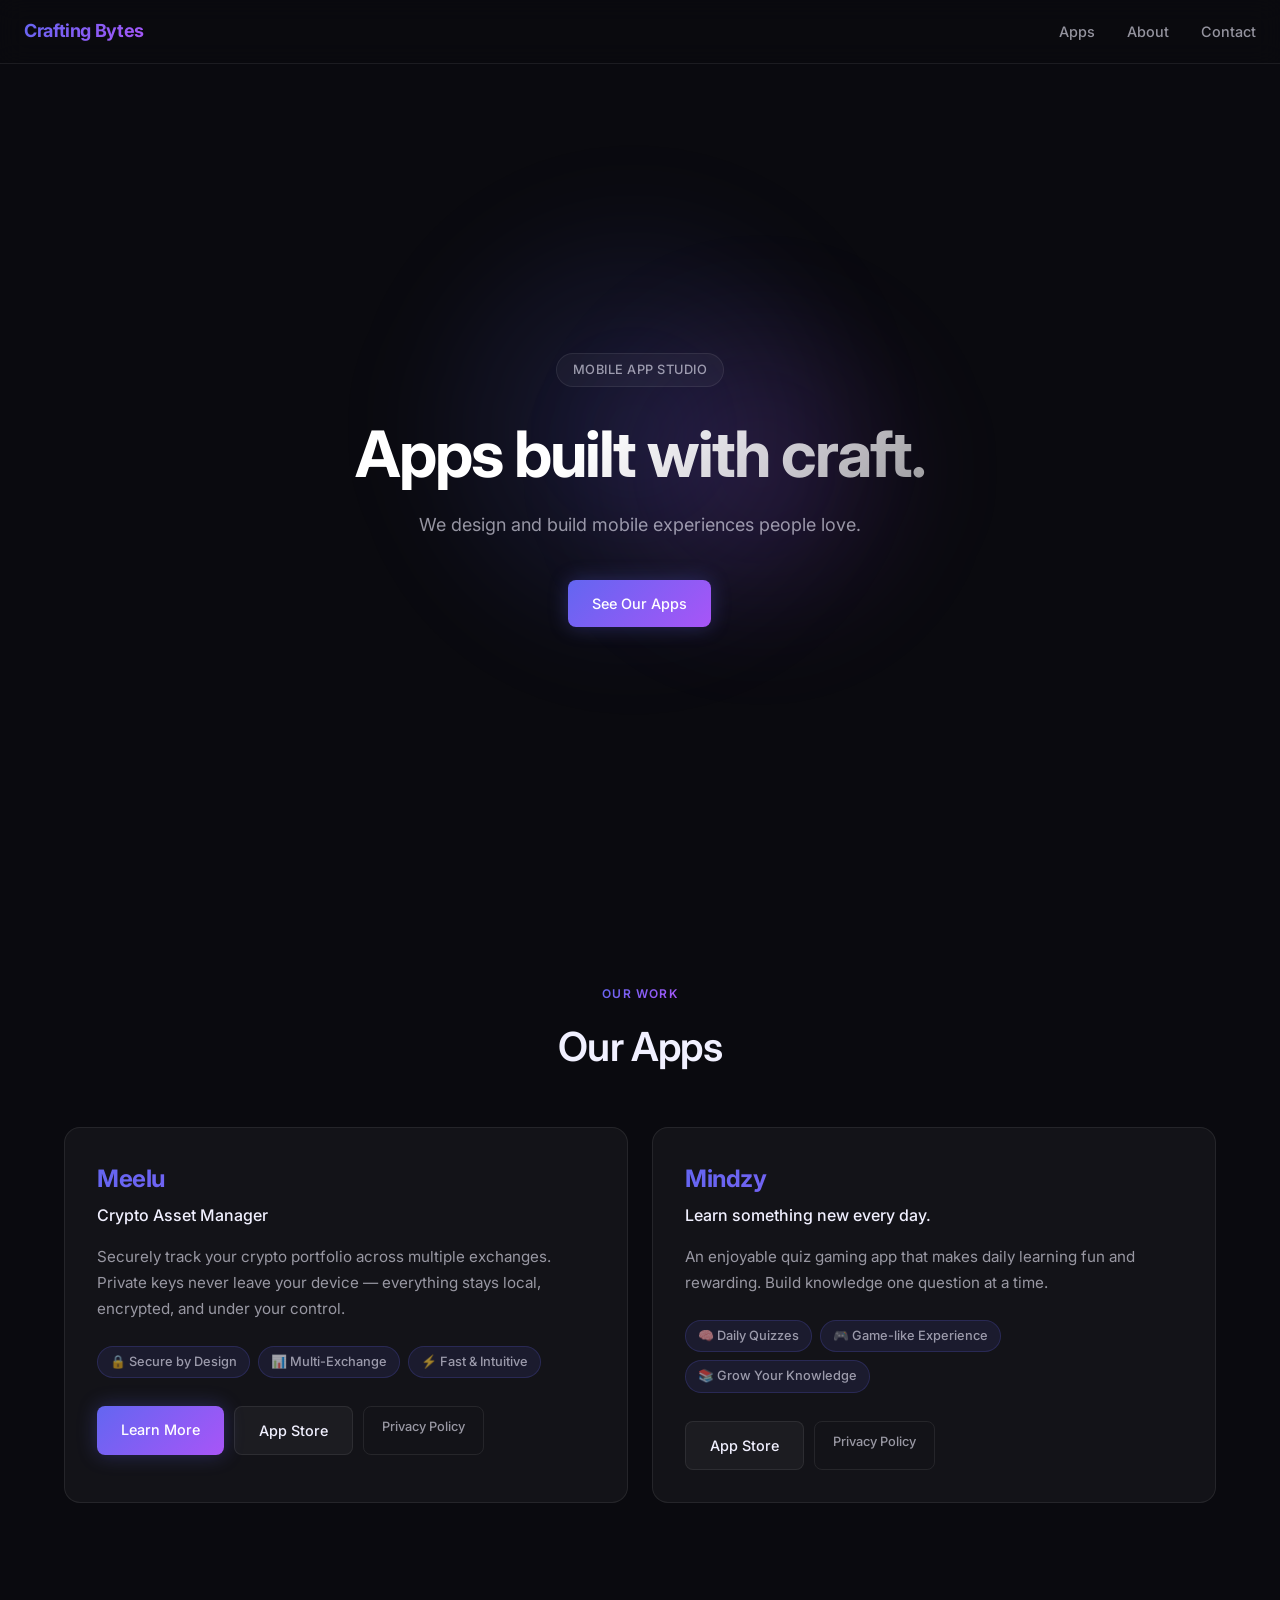
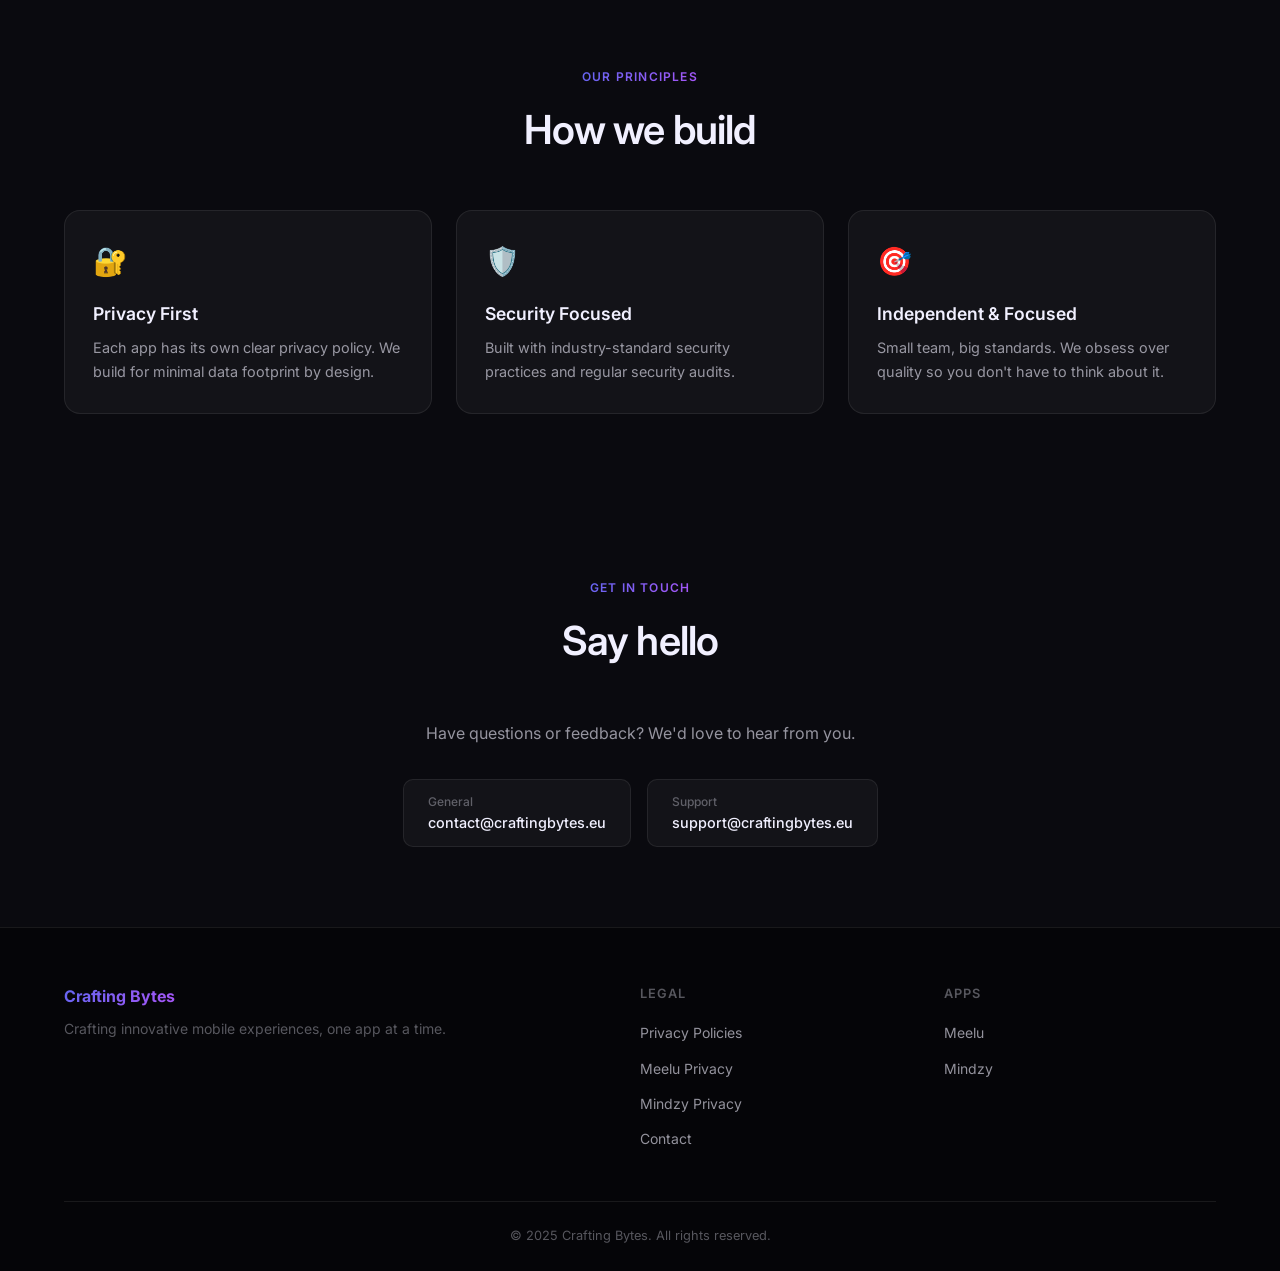
==== commit 2d09c710: "Add link to mindzy" ====
--- a/index.html
+++ b/index.html
@@ -62,7 +62,6 @@
                 <!-- Mindzy -->
                 <div class="app-card">
                     <div class="app-card-header">
-                        <div class="coming-soon-badge">Coming Soon</div>
                         <div class="app-name">Mindzy</div>
                         <div class="app-tagline">Learn something new every day.</div>
                     </div>
@@ -73,7 +72,7 @@
                         <span class="pill">📚 Grow Your Knowledge</span>
                     </div>
                     <div class="app-actions">
-                        <span class="btn btn-muted">Coming Soon</span>
+                        <a href="https://apps.apple.com/ro/app/mindzy/id6759401430" class="btn btn-ghost" target="_blank" rel="noopener">App Store</a>
                         <a href="mindzy-privacy.html" class="btn btn-link">Privacy Policy</a>
                     </div>
                 </div>
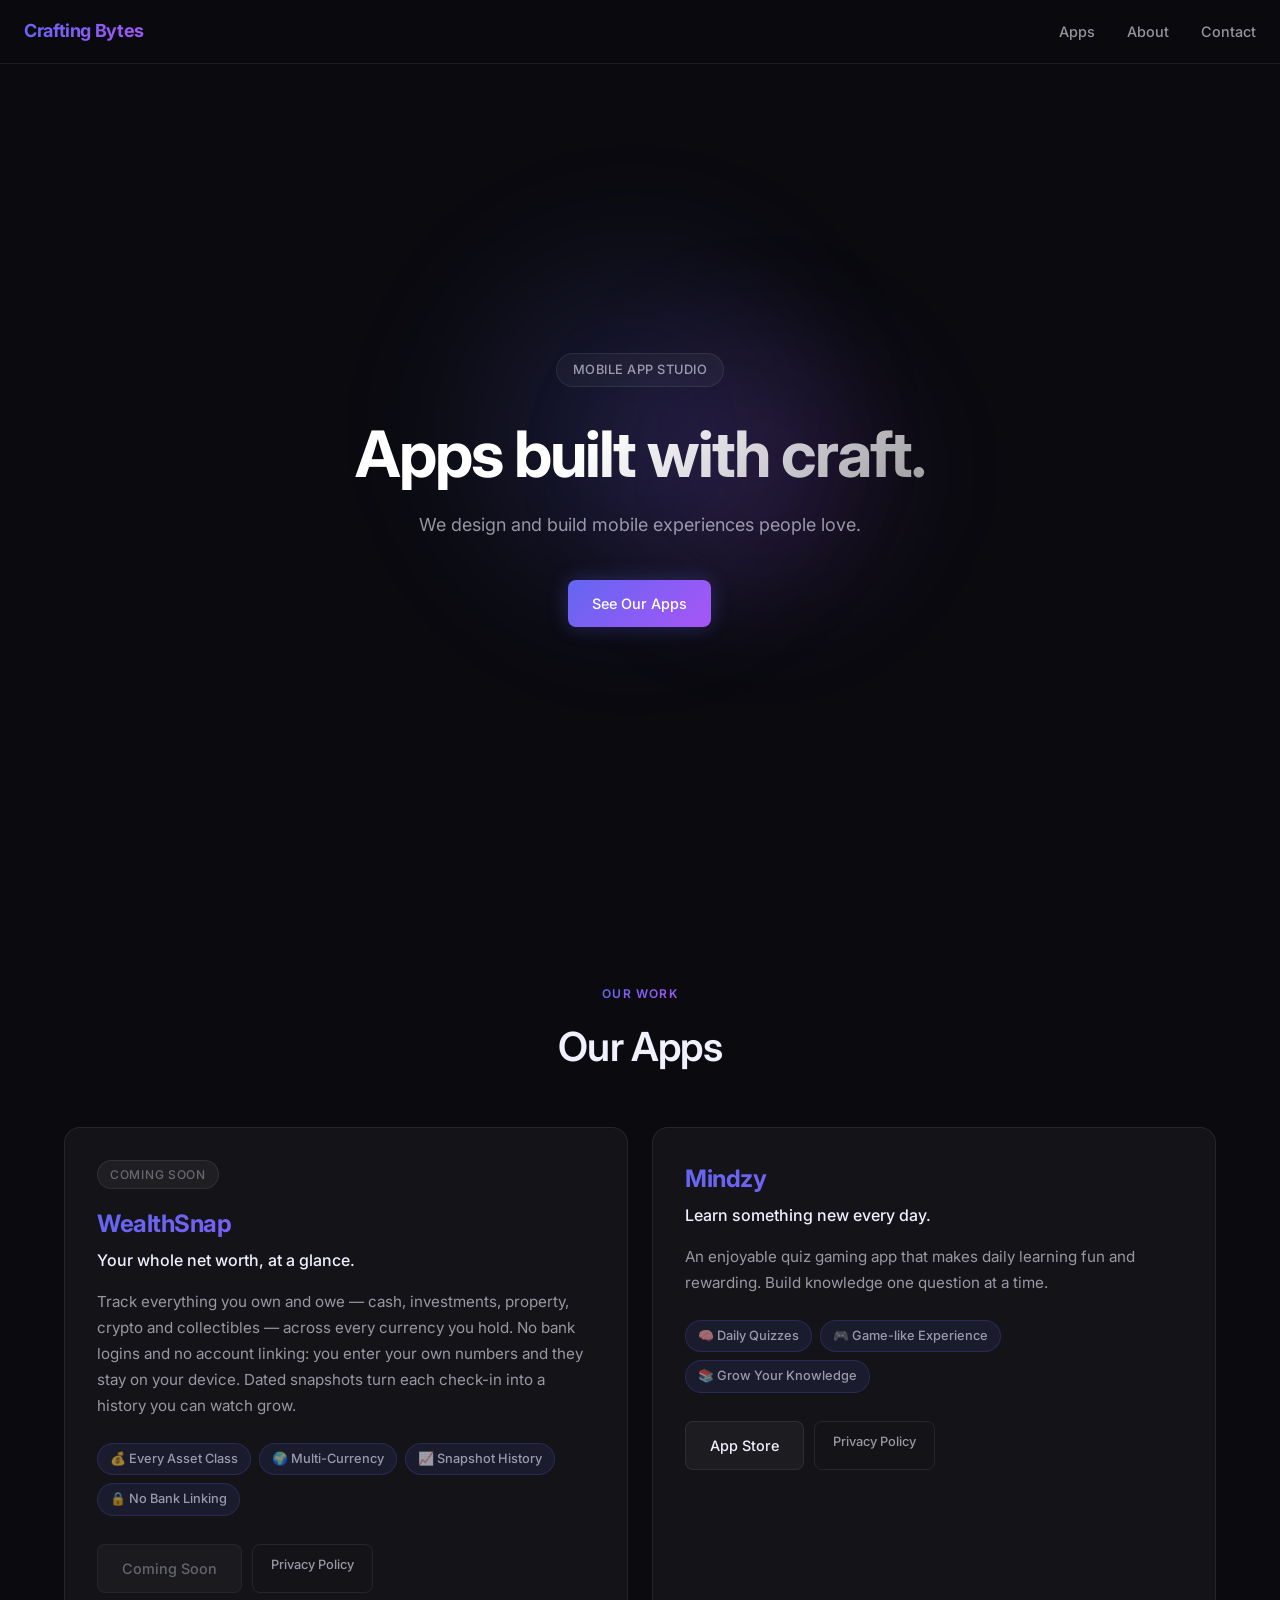
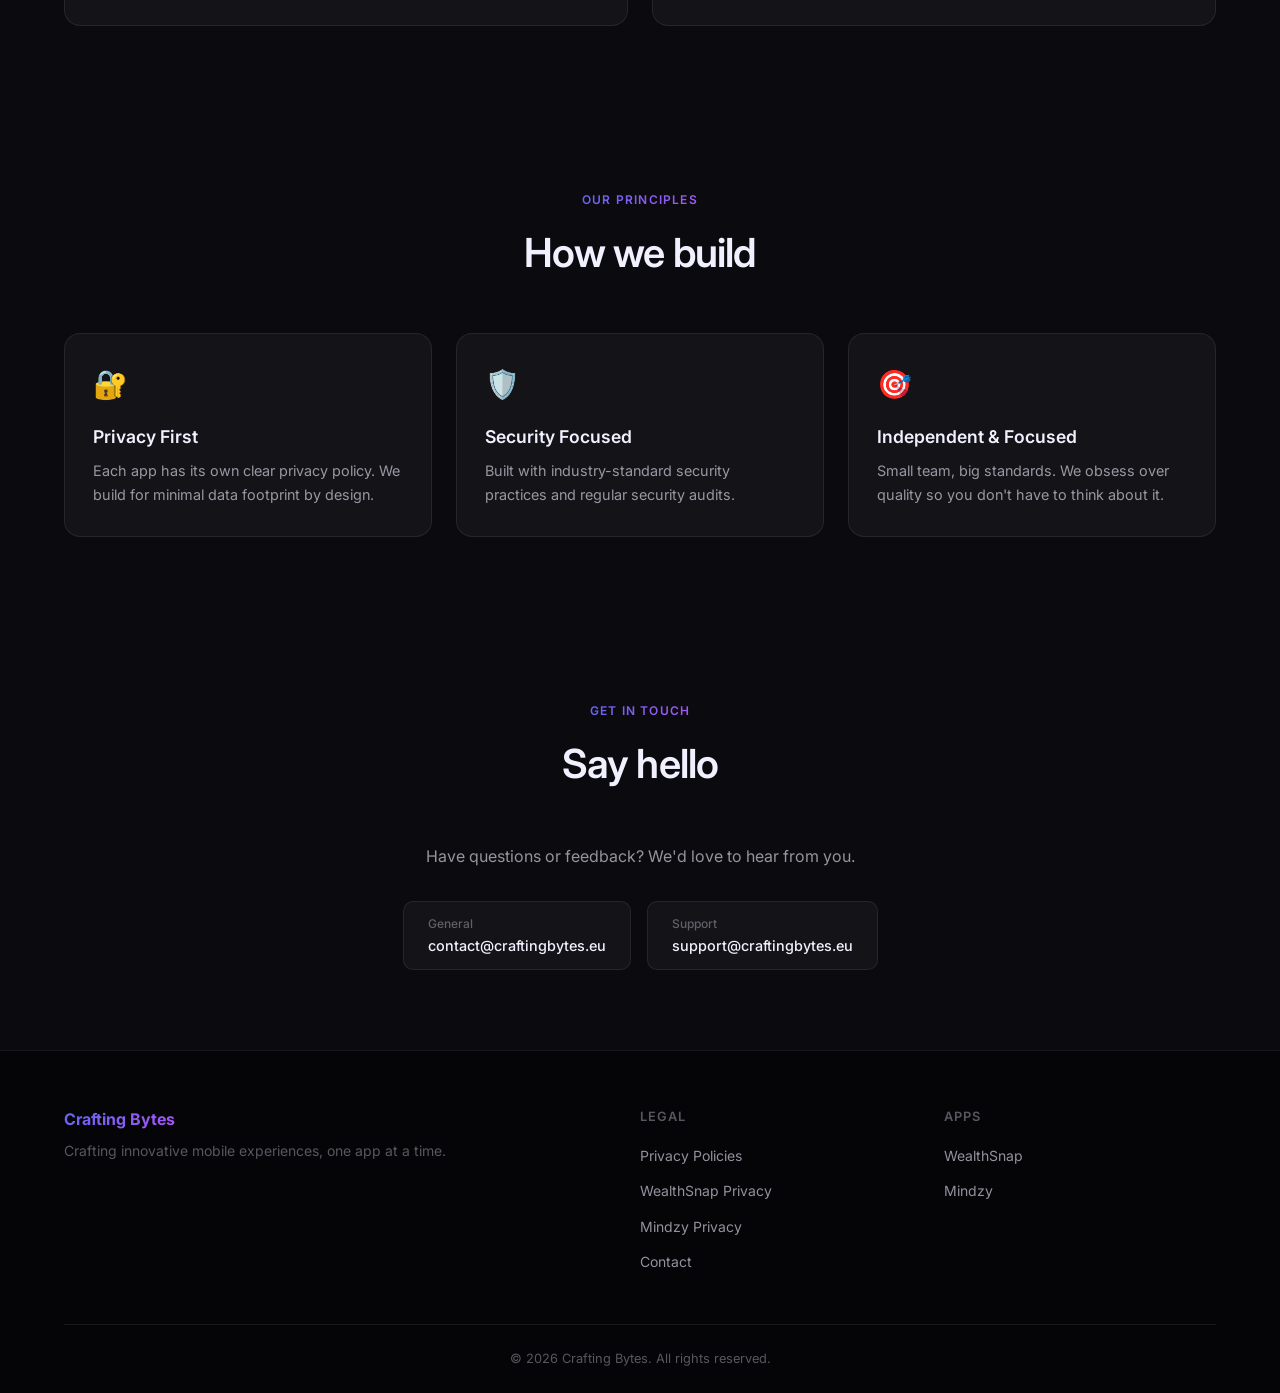
==== commit 13ca4e31: "Replace Meelu with WealthSnap; add site metadata Meelu is off the App Store, so remove it entirely: " ====
--- a/index.html
+++ b/index.html
@@ -5,8 +5,19 @@
     <meta name="viewport" content="width=device-width, initial-scale=1.0">
     <title>Crafting Bytes — Apps built with craft.</title>
     <meta name="description" content="Crafting Bytes designs and builds mobile experiences people love. Privacy-first, security-focused, independently made.">
-    <meta name="keywords" content="mobile apps, iOS, app development, secure apps, indie developer">
+    <meta name="keywords" content="mobile apps, iOS, app development, secure apps, indie developer, net worth tracker, quiz app">
     <meta name="author" content="Crafting Bytes">
+    <link rel="canonical" href="https://craftingbytes.eu/">
+    <link rel="icon" href="favicon.svg" type="image/svg+xml">
+    <meta name="theme-color" content="#0a0a0f">
+    <meta property="og:type" content="website">
+    <meta property="og:site_name" content="Crafting Bytes">
+    <meta property="og:url" content="https://craftingbytes.eu/">
+    <meta property="og:title" content="Crafting Bytes — Apps built with craft.">
+    <meta property="og:description" content="We design and build mobile experiences people love. Privacy-first, security-focused, independently made.">
+    <meta name="twitter:card" content="summary">
+    <meta name="twitter:title" content="Crafting Bytes — Apps built with craft.">
+    <meta name="twitter:description" content="We design and build mobile experiences people love. Privacy-first, security-focused, independently made.">
     <link rel="stylesheet" href="styles.css">
 </head>
 <body>
@@ -40,22 +51,23 @@
             </div>
             <div class="apps-grid">
 
-                <!-- Meelu -->
+                <!-- WealthSnap -->
                 <div class="app-card">
                     <div class="app-card-header">
-                        <div class="app-name">Meelu</div>
-                        <div class="app-tagline">Crypto Asset Manager</div>
+                        <div class="coming-soon-badge">Coming Soon</div>
+                        <div class="app-name">WealthSnap</div>
+                        <div class="app-tagline">Your whole net worth, at a glance.</div>
                     </div>
-                    <p class="app-description">Securely track your crypto portfolio across multiple exchanges. Private keys never leave your device — everything stays local, encrypted, and under your control.</p>
+                    <p class="app-description">Track everything you own and owe — cash, investments, property, crypto and collectibles — across every currency you hold. No bank logins and no account linking: you enter your own numbers and they stay on your device. Dated snapshots turn each check-in into a history you can watch grow.</p>
                     <div class="app-pills">
-                        <span class="pill">🔒 Secure by Design</span>
-                        <span class="pill">📊 Multi-Exchange</span>
-                        <span class="pill">⚡ Fast & Intuitive</span>
+                        <span class="pill">💰 Every Asset Class</span>
+                        <span class="pill">🌍 Multi-Currency</span>
+                        <span class="pill">📈 Snapshot History</span>
+                        <span class="pill">🔒 No Bank Linking</span>
                     </div>
                     <div class="app-actions">
-                        <a href="https://meeluapp.com/" class="btn btn-primary" target="_blank" rel="noopener">Learn More</a>
-                        <a href="https://apps.apple.com/us/app/meelu-crypto-asset-manager/id6741737162" class="btn btn-ghost" target="_blank" rel="noopener">App Store</a>
-                        <a href="meelu-privacy.html" class="btn btn-link">Privacy Policy</a>
+                        <span class="btn btn-muted">Coming Soon</span>
+                        <a href="wealthsnap-privacy.html" class="btn btn-link">Privacy Policy</a>
                     </div>
                 </div>
 
@@ -145,7 +157,7 @@
                     <h4>Legal</h4>
                     <ul>
                         <li><a href="privacy-policy.html">Privacy Policies</a></li>
-                        <li><a href="meelu-privacy.html">Meelu Privacy</a></li>
+                        <li><a href="wealthsnap-privacy.html">WealthSnap Privacy</a></li>
                         <li><a href="mindzy-privacy.html">Mindzy Privacy</a></li>
                         <li><a href="mailto:contact@craftingbytes.eu">Contact</a></li>
                     </ul>
@@ -153,13 +165,13 @@
                 <div class="footer-col">
                     <h4>Apps</h4>
                     <ul>
-                        <li><a href="https://meeluapp.com/" target="_blank" rel="noopener">Meelu</a></li>
+                        <li><a href="#apps">WealthSnap</a></li>
                         <li><a href="#apps">Mindzy</a></li>
                     </ul>
                 </div>
             </div>
             <div class="footer-bottom">
-                <p>&copy; 2025 Crafting Bytes. All rights reserved.</p>
+                <p>&copy; 2026 Crafting Bytes. All rights reserved.</p>
             </div>
         </div>
     </footer>
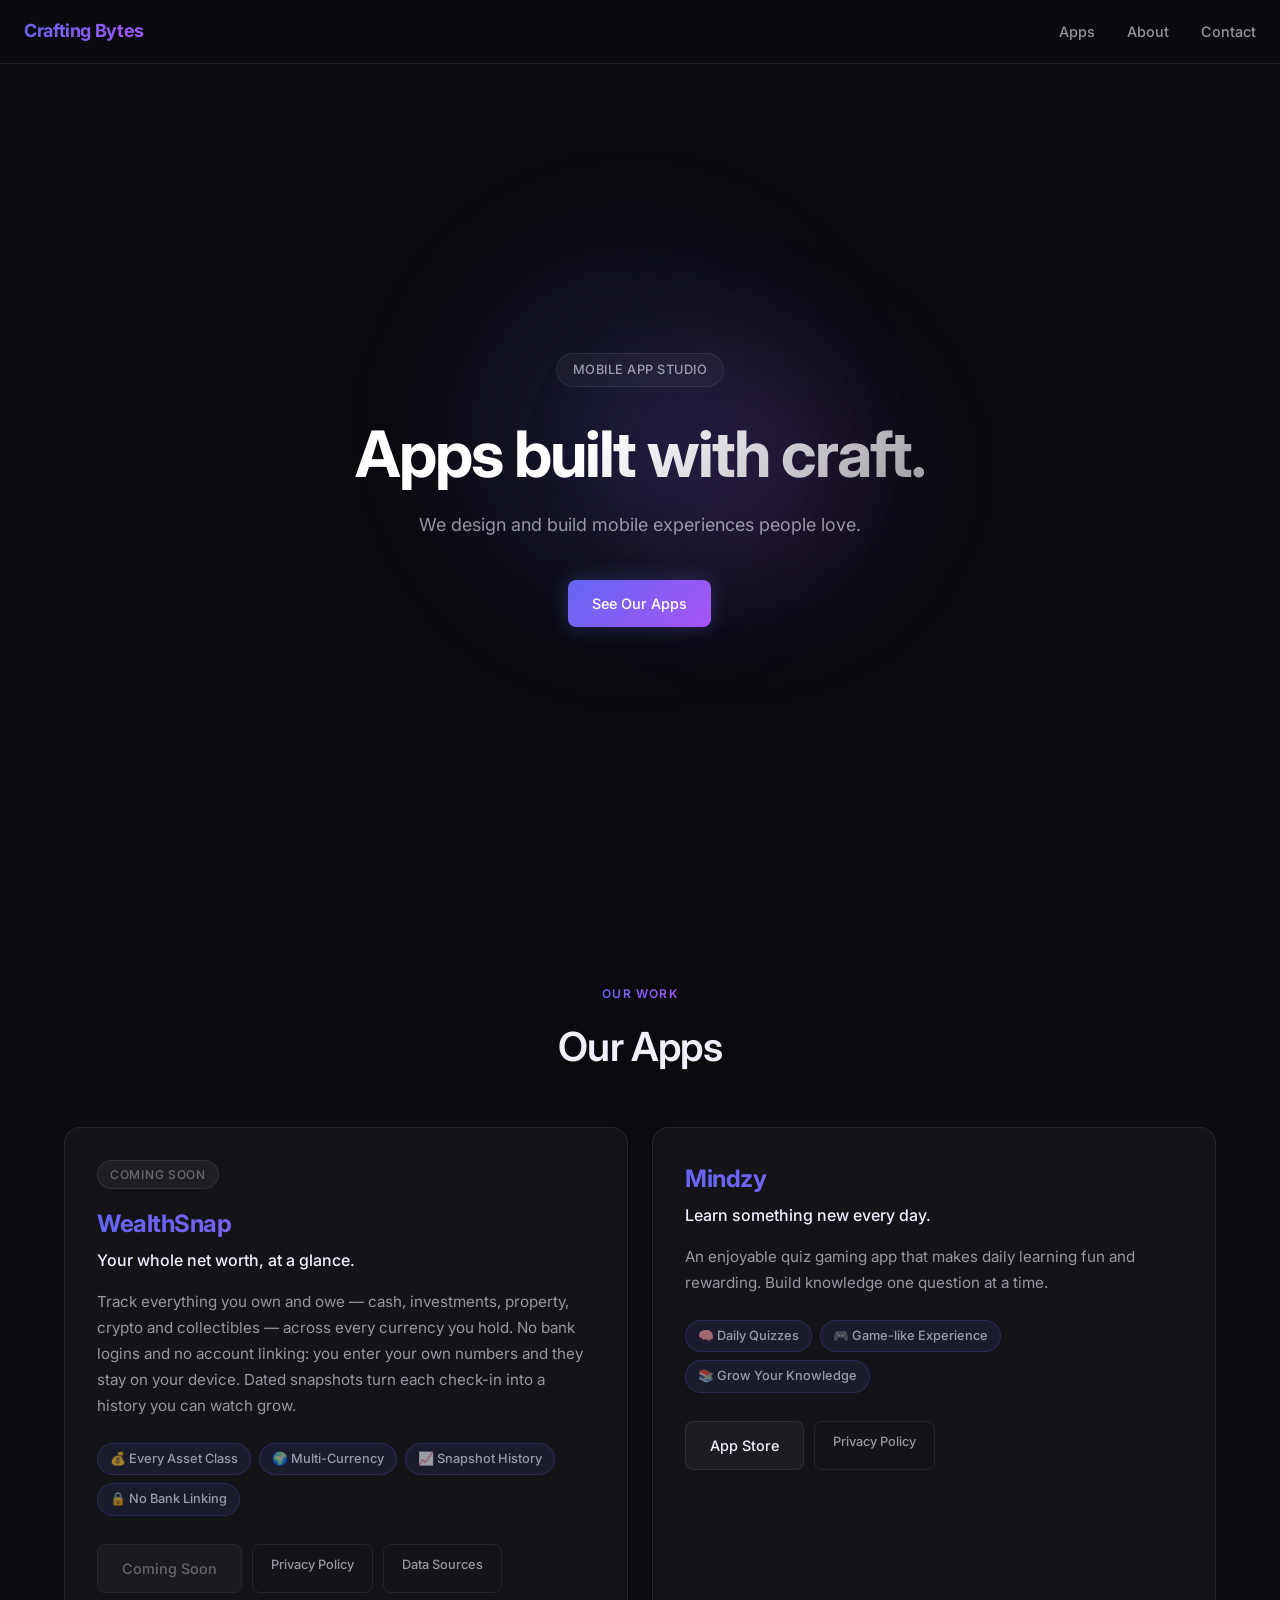
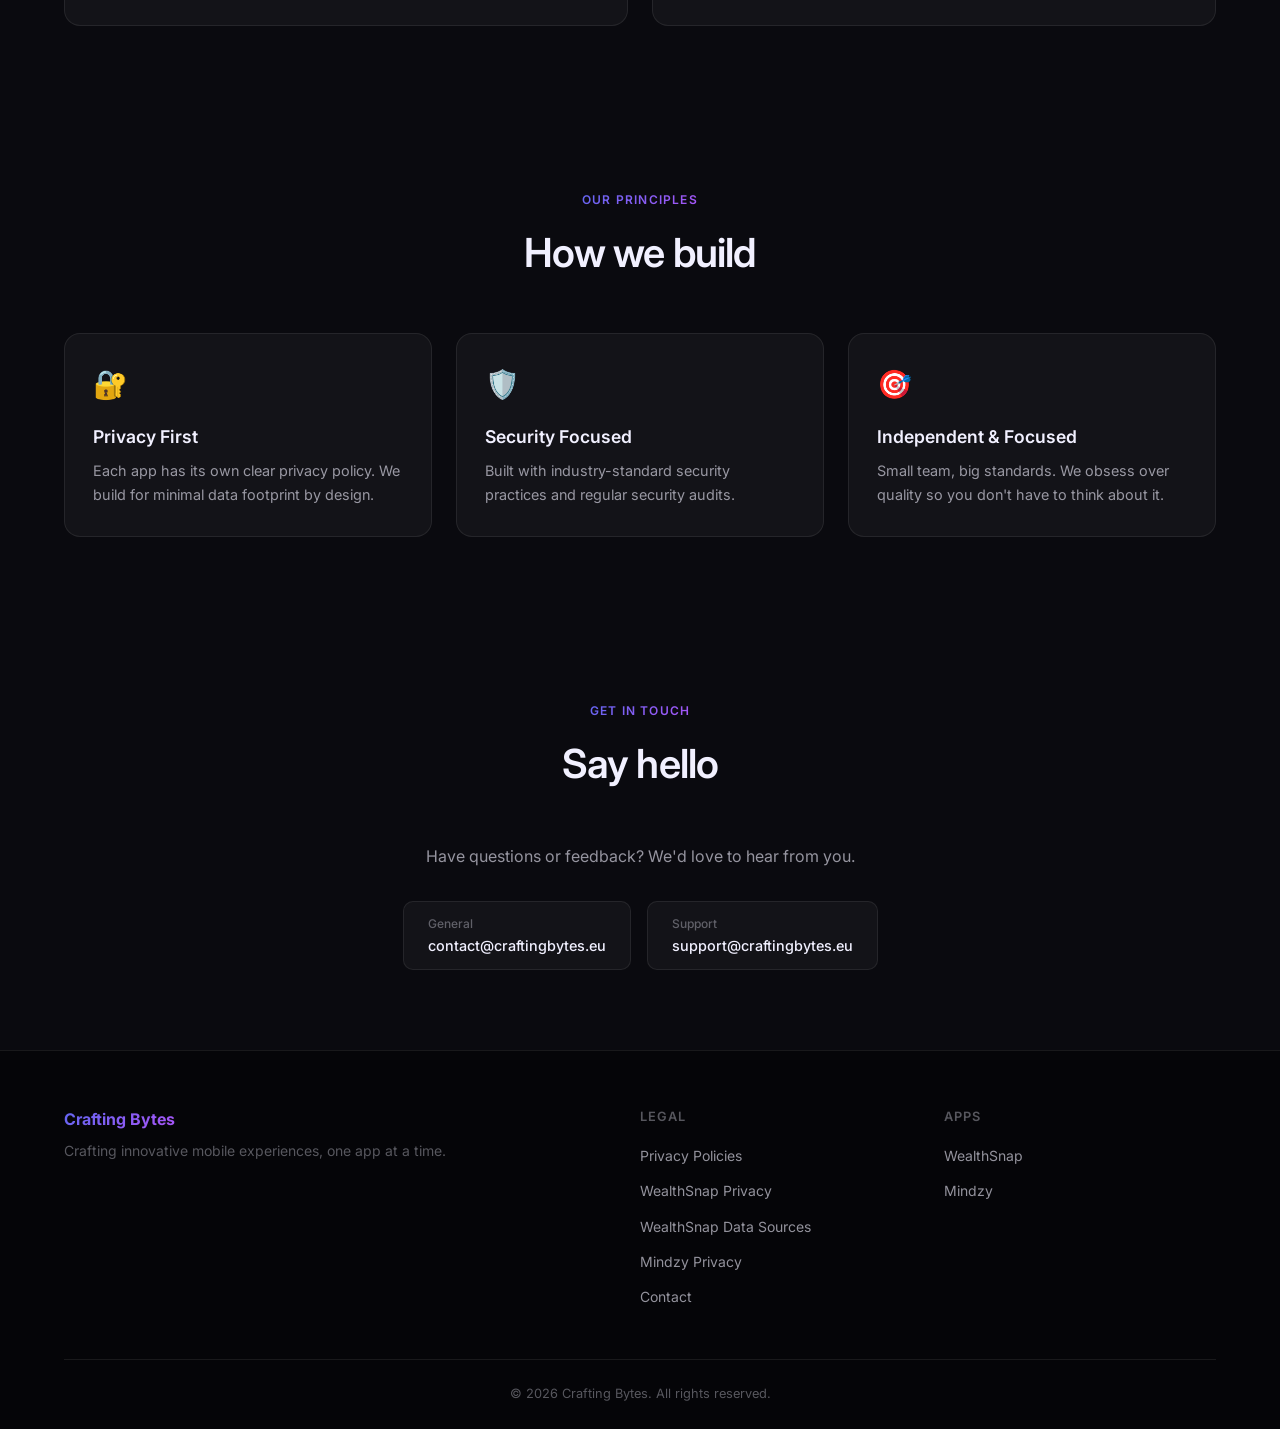
==== commit 5fb8428e: "WealthSnap: data sources page, privacy policy matches the app Add wealthsnap-data-sources.html with " ====
--- a/index.html
+++ b/index.html
@@ -68,6 +68,7 @@
                     <div class="app-actions">
                         <span class="btn btn-muted">Coming Soon</span>
                         <a href="wealthsnap-privacy.html" class="btn btn-link">Privacy Policy</a>
+                        <a href="wealthsnap-data-sources.html" class="btn btn-link">Data Sources</a>
                     </div>
                 </div>
 
@@ -158,6 +159,7 @@
                     <ul>
                         <li><a href="privacy-policy.html">Privacy Policies</a></li>
                         <li><a href="wealthsnap-privacy.html">WealthSnap Privacy</a></li>
+                        <li><a href="wealthsnap-data-sources.html">WealthSnap Data Sources</a></li>
                         <li><a href="mindzy-privacy.html">Mindzy Privacy</a></li>
                         <li><a href="mailto:contact@craftingbytes.eu">Contact</a></li>
                     </ul>
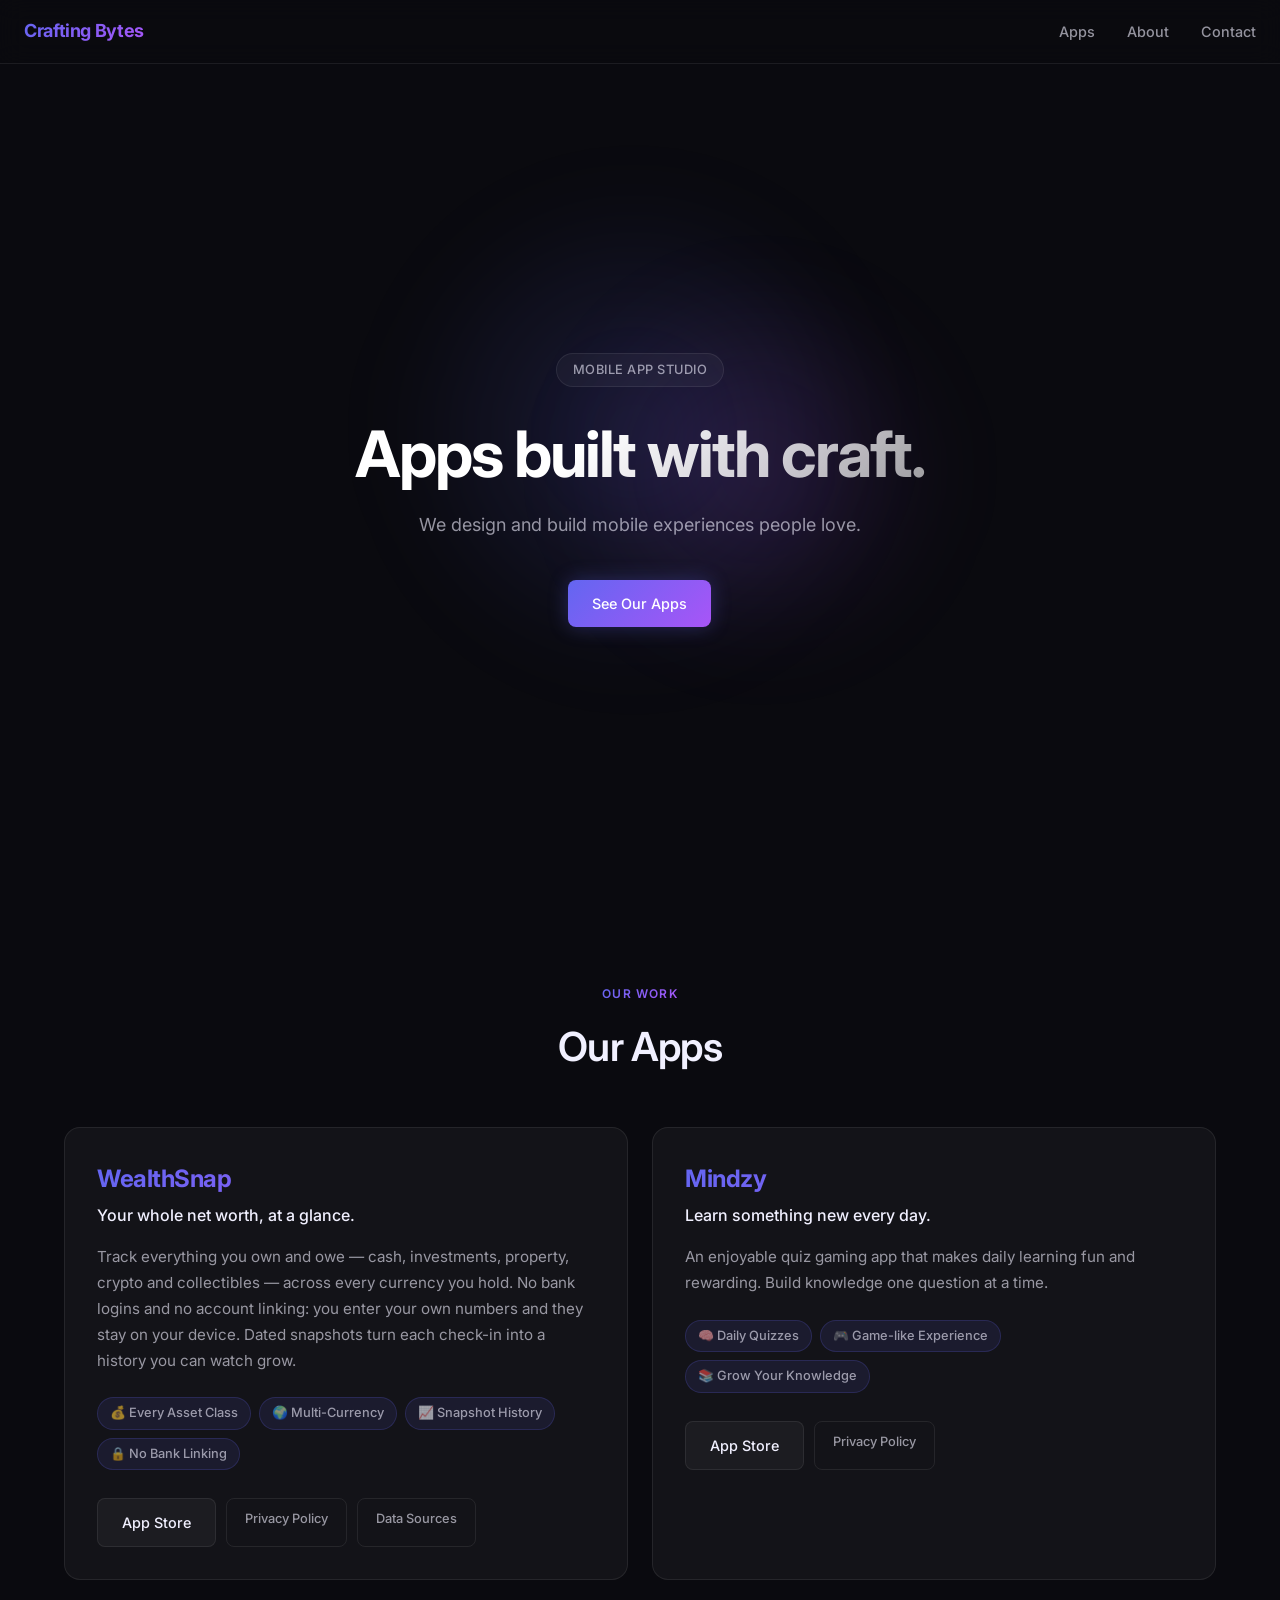
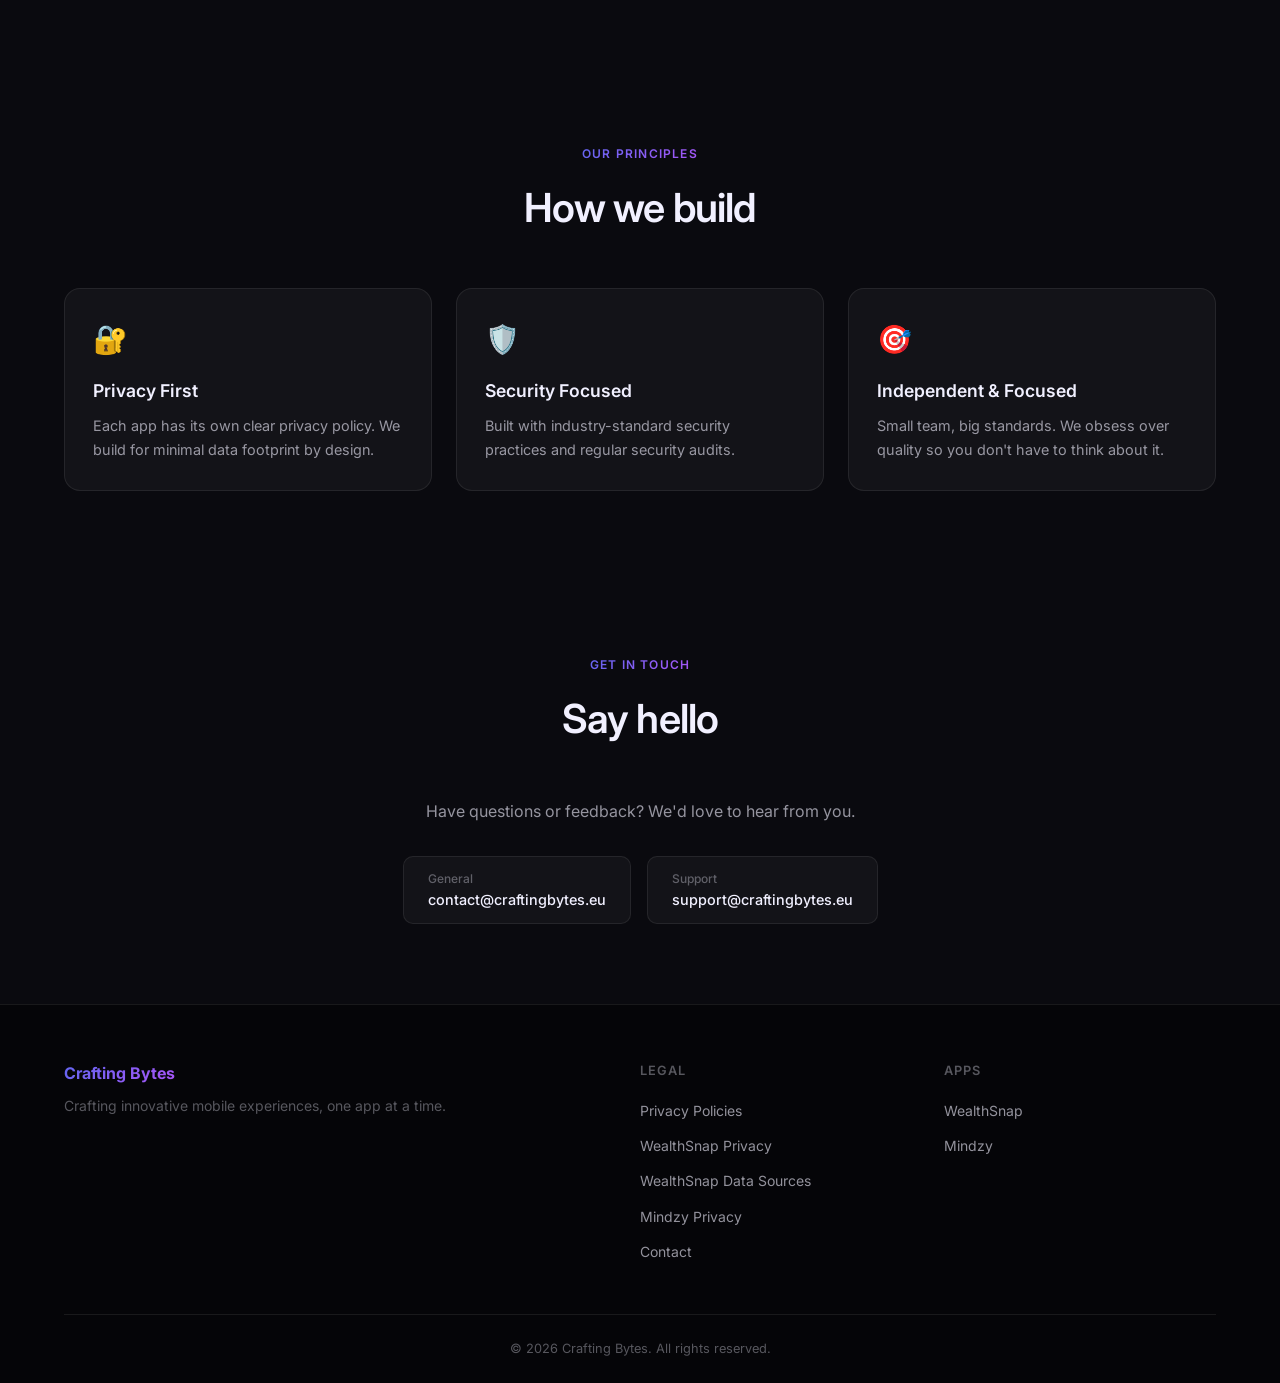
==== commit e03b3806: "WealthSnap: link App Store listing, drop Coming Soon" ====
--- a/index.html
+++ b/index.html
@@ -54,7 +54,6 @@
                 <!-- WealthSnap -->
                 <div class="app-card">
                     <div class="app-card-header">
-                        <div class="coming-soon-badge">Coming Soon</div>
                         <div class="app-name">WealthSnap</div>
                         <div class="app-tagline">Your whole net worth, at a glance.</div>
                     </div>
@@ -66,7 +65,7 @@
                         <span class="pill">🔒 No Bank Linking</span>
                     </div>
                     <div class="app-actions">
-                        <span class="btn btn-muted">Coming Soon</span>
+                        <a href="https://apps.apple.com/ro/app/wealthsnap-net-worth-tracker/id6770276541" class="btn btn-ghost" target="_blank" rel="noopener">App Store</a>
                         <a href="wealthsnap-privacy.html" class="btn btn-link">Privacy Policy</a>
                         <a href="wealthsnap-data-sources.html" class="btn btn-link">Data Sources</a>
                     </div>
--- a/styles.css
+++ b/styles.css
@@ -365,20 +365,6 @@
     gap: 10px;
 }
 
-.coming-soon-badge {
-    display: inline-block;
-    padding: 4px 12px;
-    background: rgba(255, 255, 255, 0.05);
-    border: 1px solid var(--border);
-    border-radius: 100px;
-    font-size: 0.75rem;
-    color: var(--text-muted);
-    margin-bottom: 1rem;
-    text-transform: uppercase;
-    letter-spacing: 0.06em;
-    font-weight: 500;
-}
-
 /* =========================================
    About / Principles
    ========================================= */
